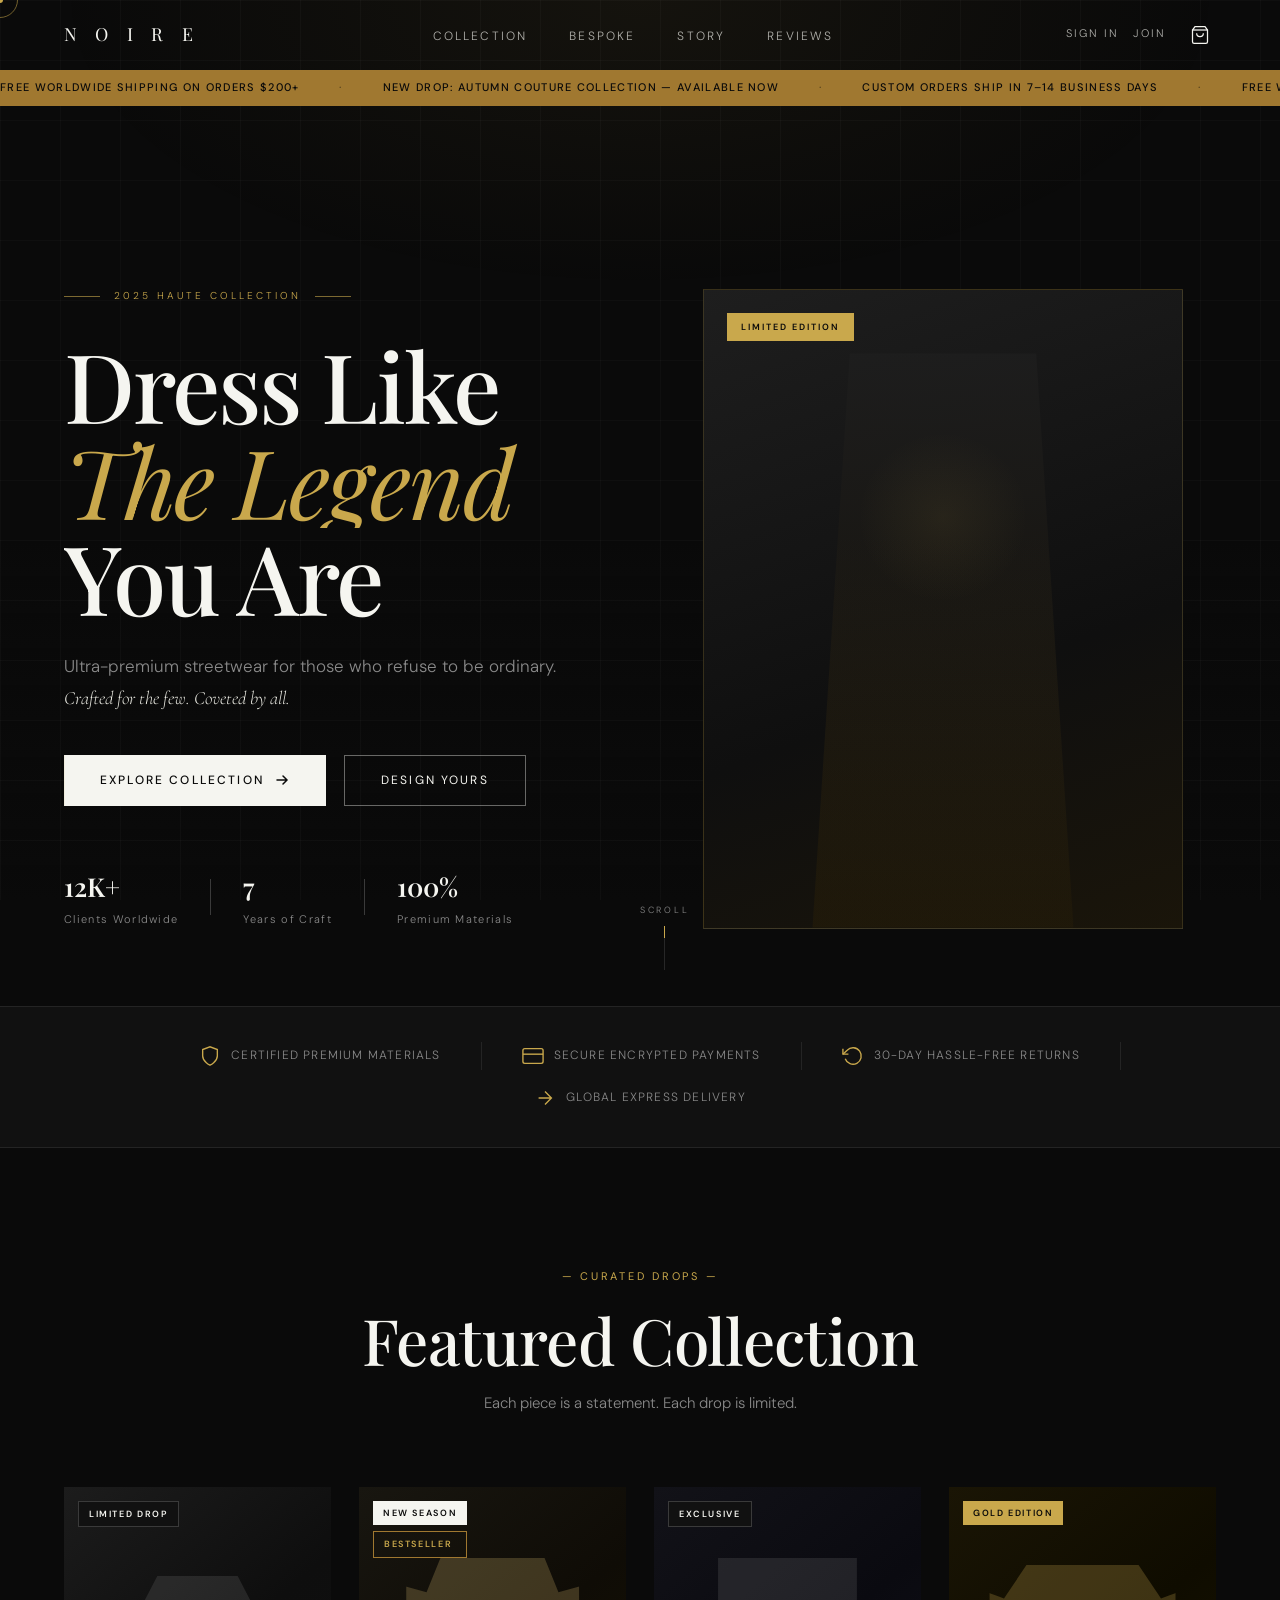
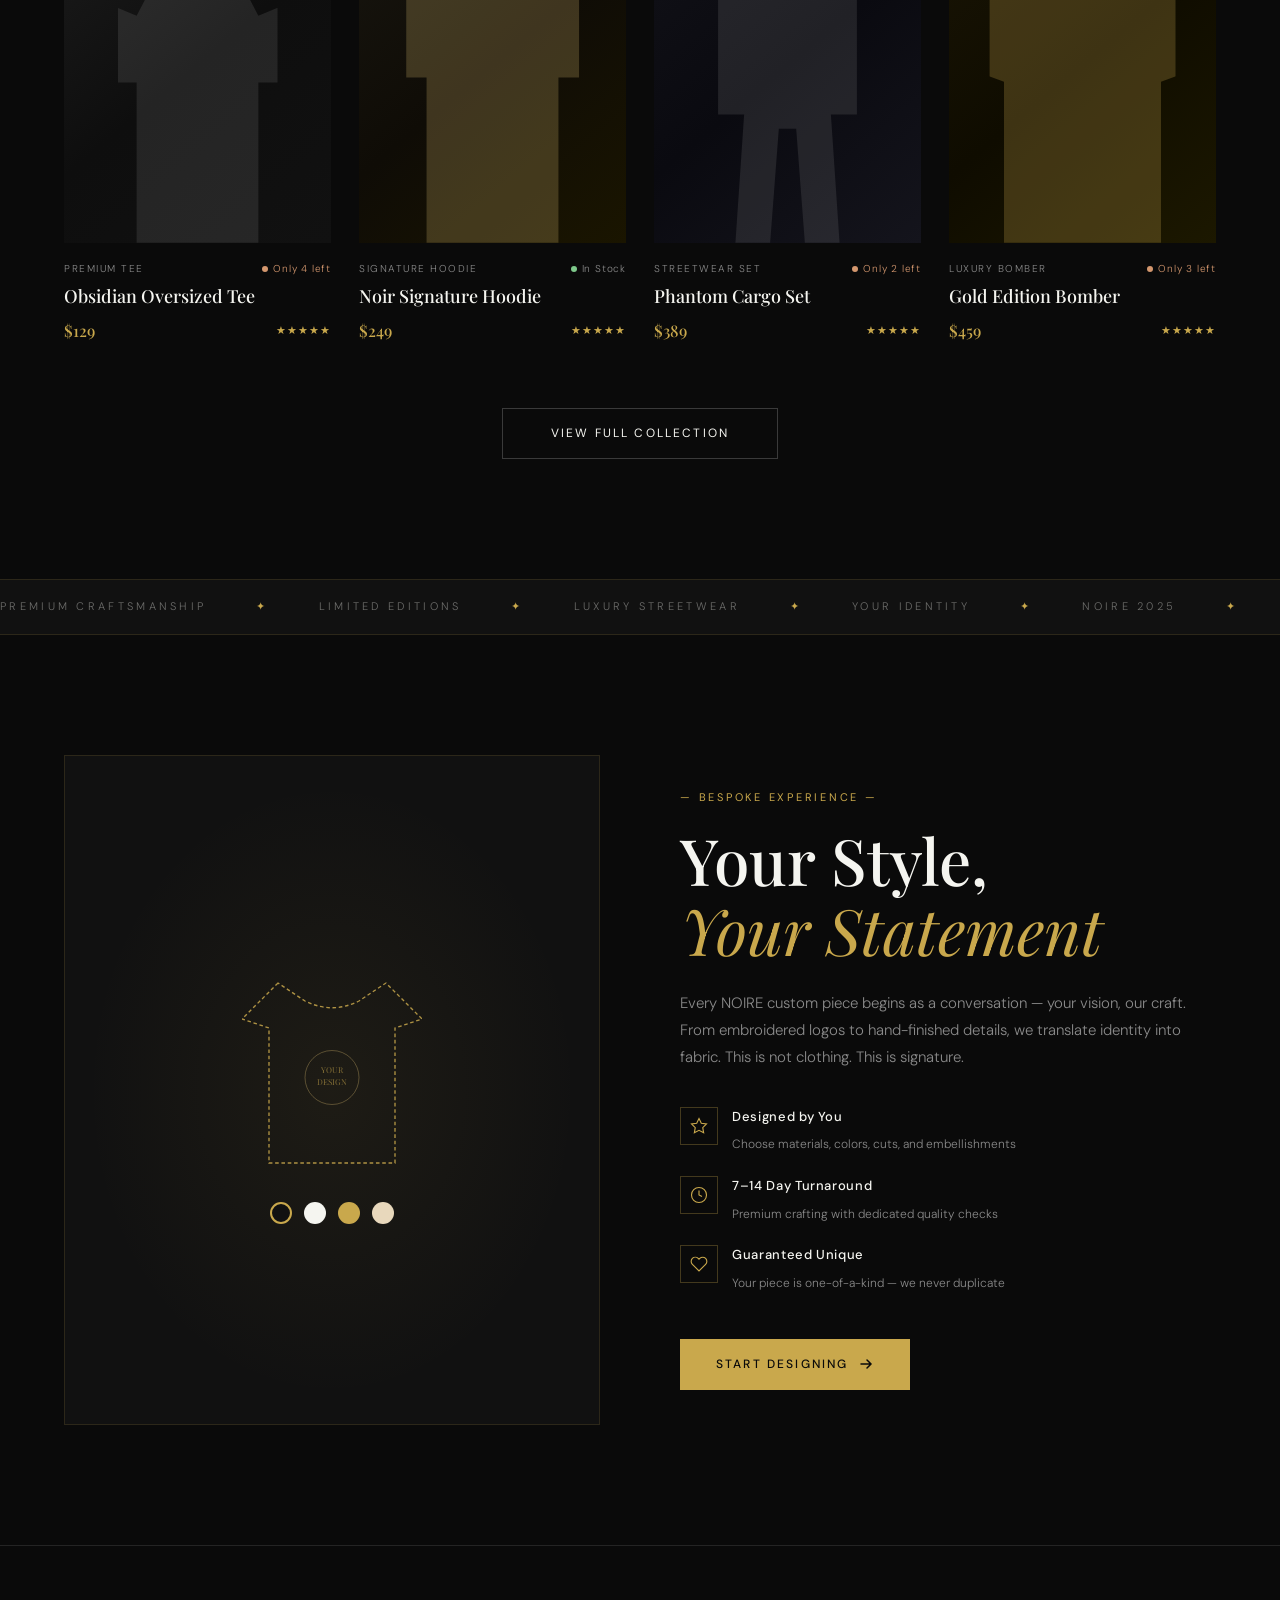
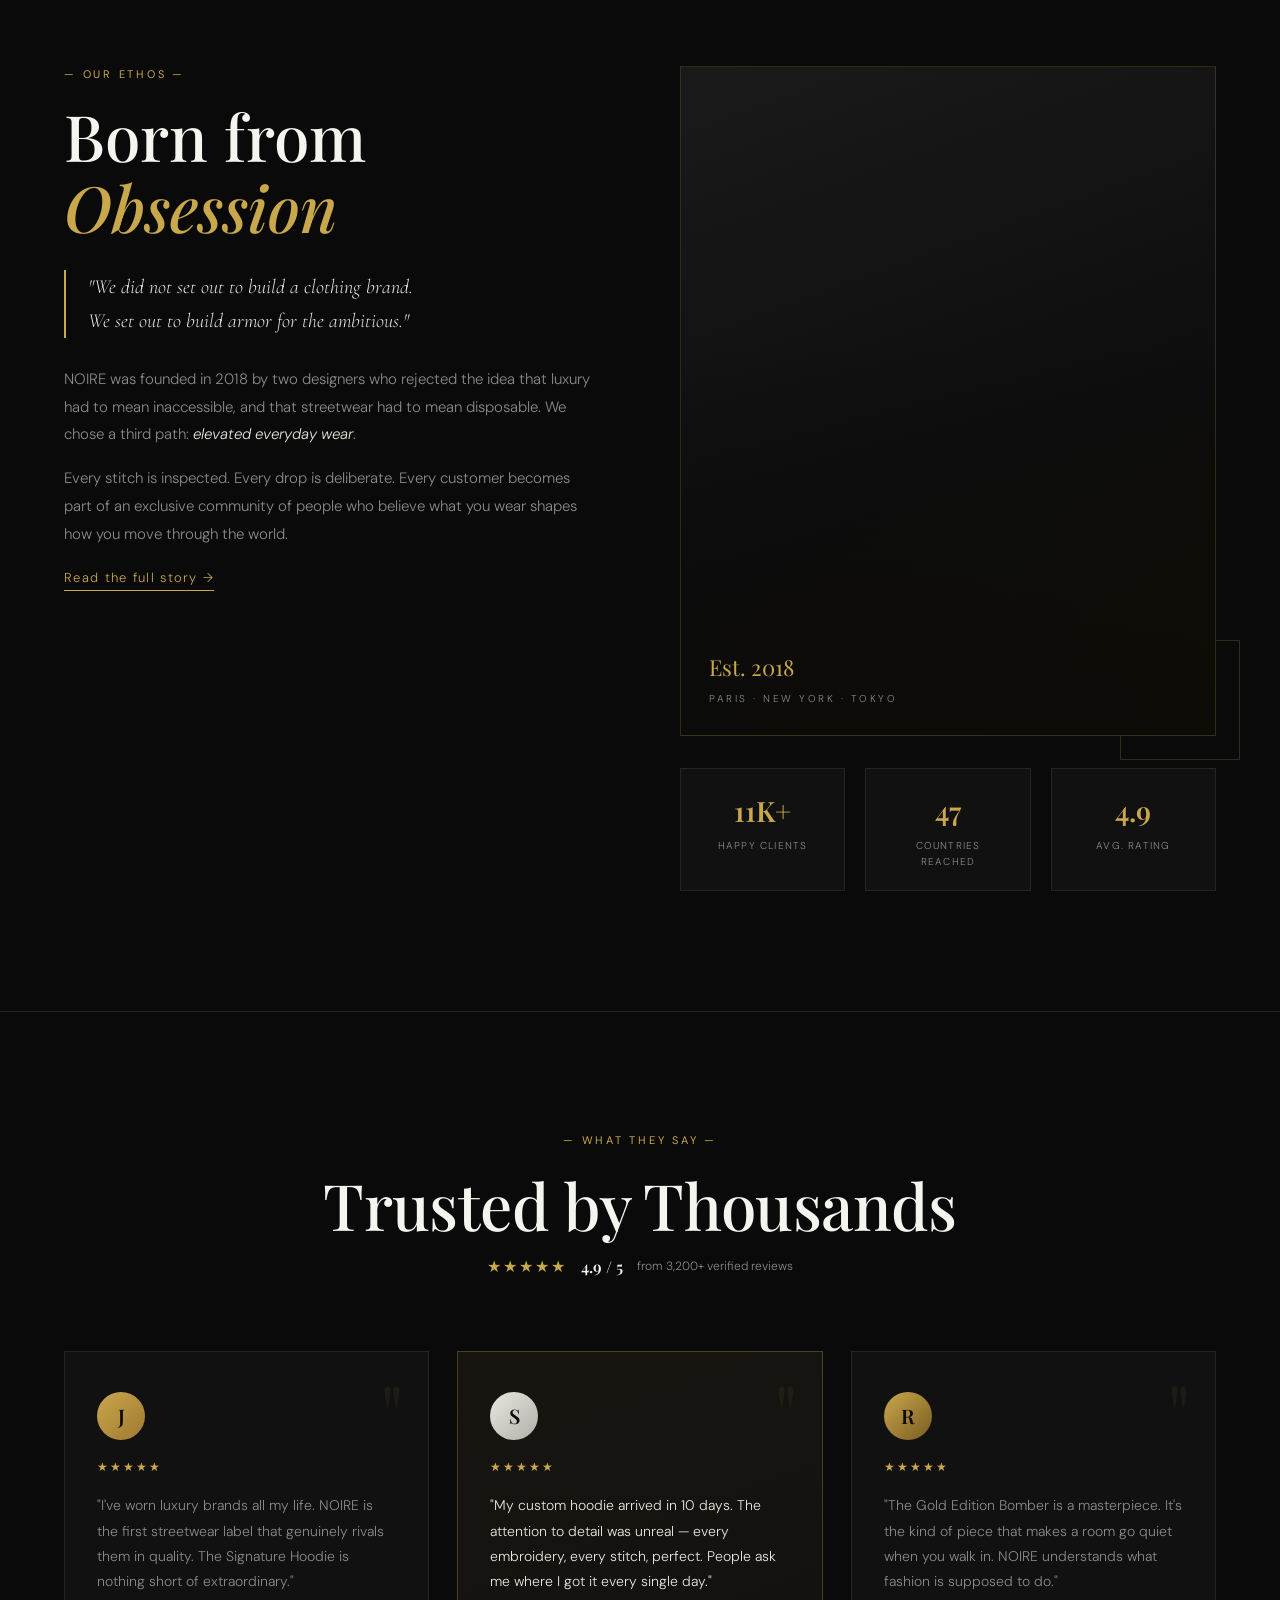
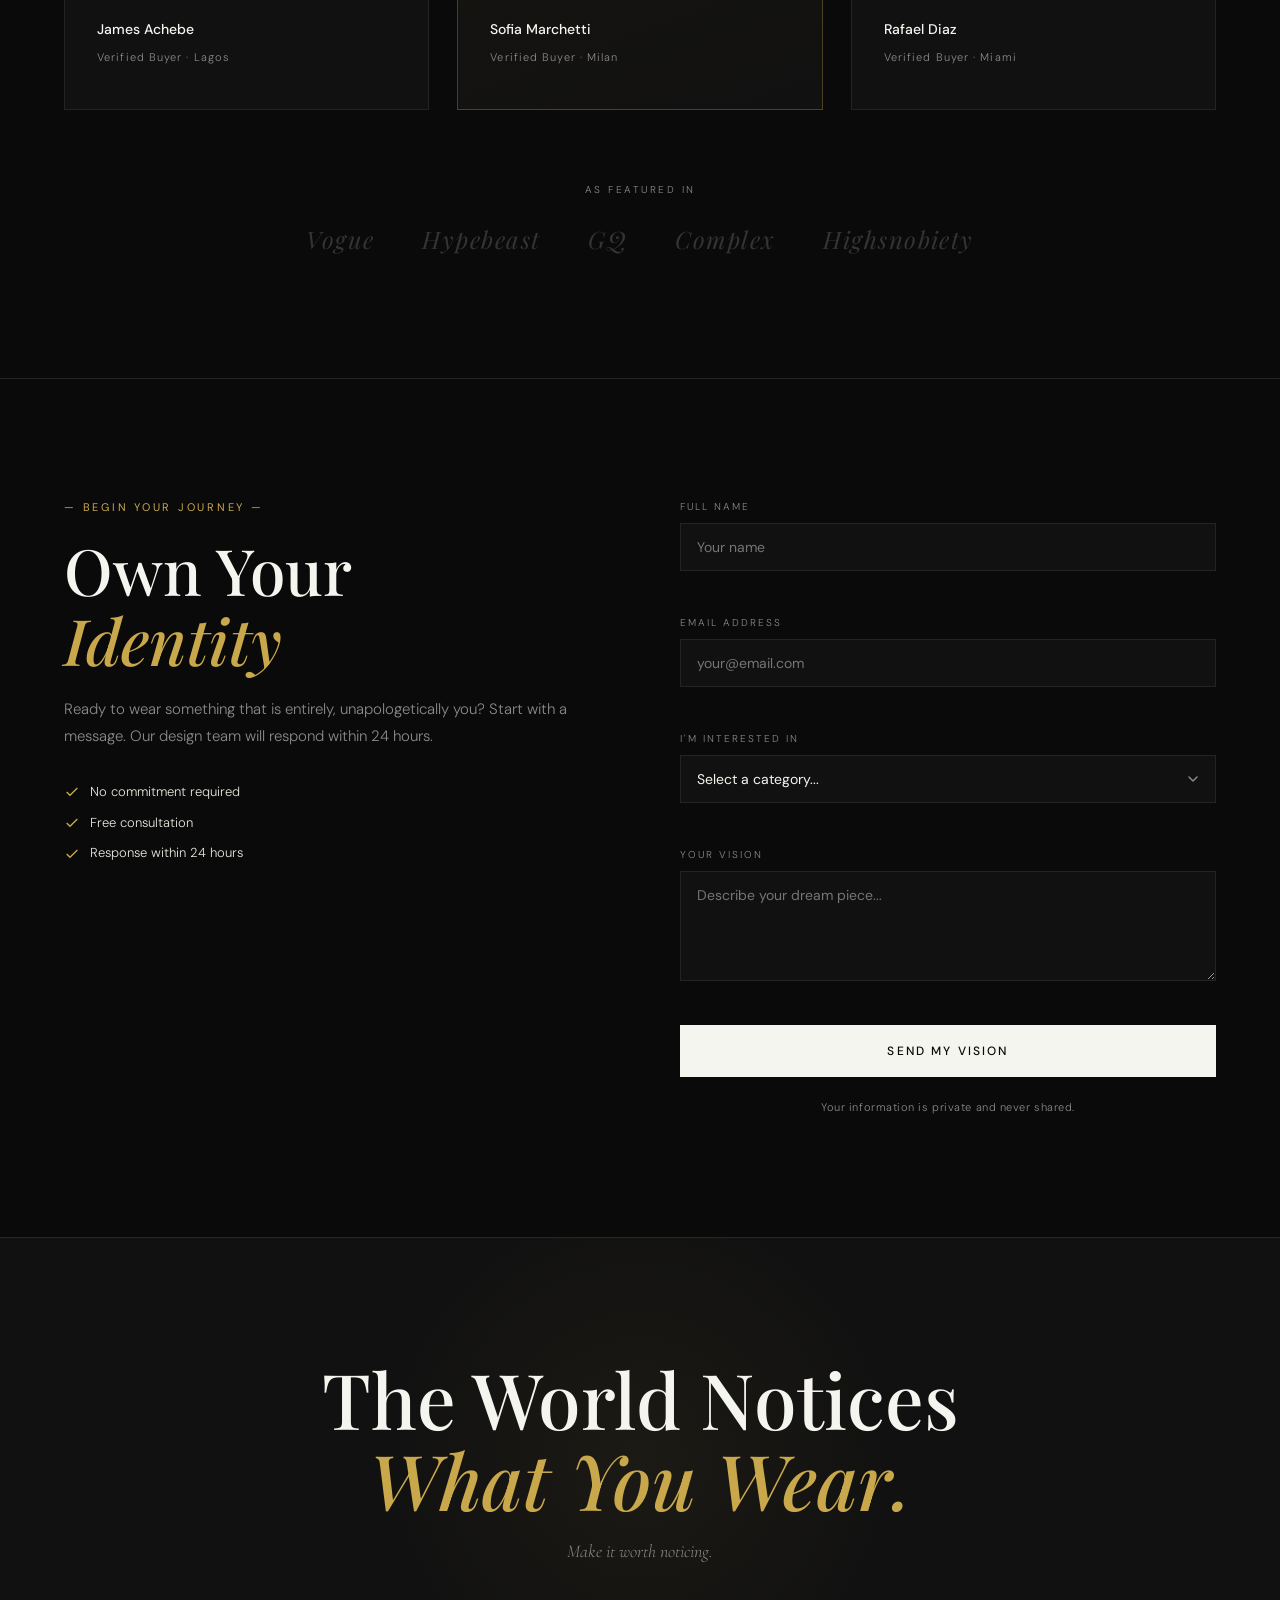
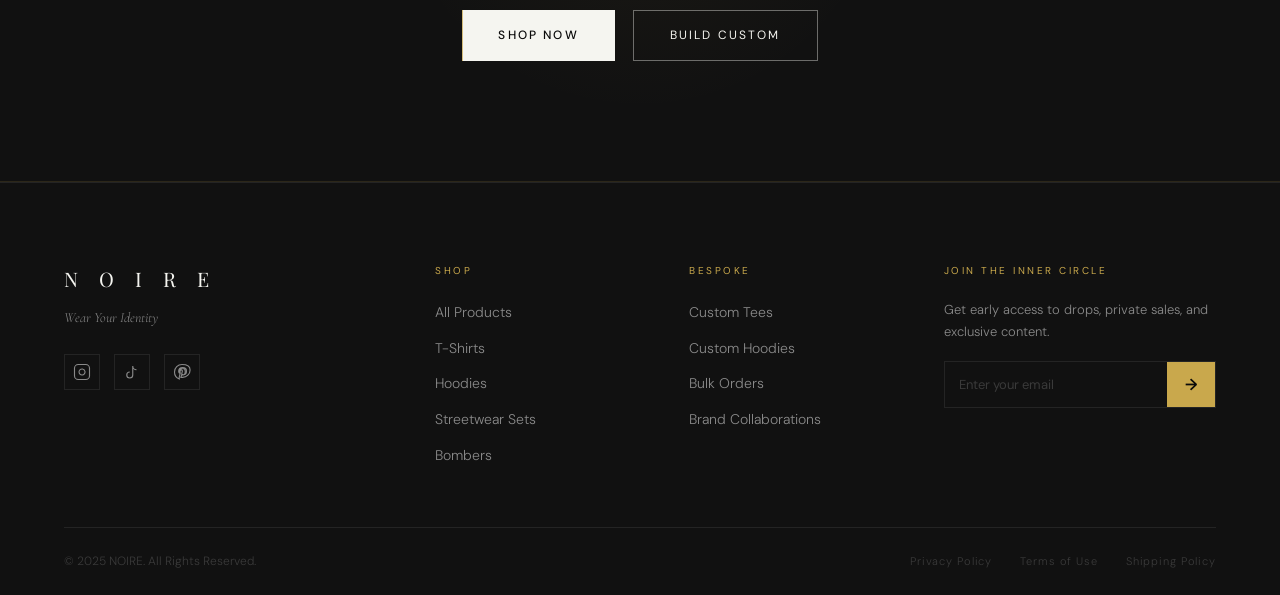
==== index.html @ d59036fc "Add files via upload" ====
<!DOCTYPE html>
<html lang="en">
<head>
  <meta charset="UTF-8" />
  <meta name="viewport" content="width=device-width, initial-scale=1.0" />
  <title>NOIRE — Wear Your Identity</title>
  <link rel="stylesheet" href="styles.css" />
  <!-- Elegant Serif: Playfair Display | Clean Sans: DM Sans -->
  <link rel="preconnect" href="https://fonts.googleapis.com" />
  <link rel="preconnect" href="https://fonts.gstatic.com" crossorigin />
  <link href="https://fonts.googleapis.com/css2?family=Playfair+Display:ital,wght@0,400;0,500;0,600;0,700;0,900;1,400;1,700&family=DM+Sans:wght@300;400;500&family=Cormorant+Garamond:ital,wght@0,300;0,400;1,300;1,400&display=swap" rel="stylesheet" />
</head>
<body>

  <!-- ========== LOADING SCREEN ========== -->
  <div id="loader">
    <div class="loader-inner">
      <span class="loader-brand">N O I R E</span>
      <div class="loader-line"></div>
    </div>
  </div>

  <!-- ========== CURSOR ========== -->
  <div id="custom-cursor">
    <div class="cursor-dot"></div>
    <div class="cursor-ring"></div>
  </div>

  <!-- ========== CART DRAWER ========== -->
  <div id="cart-overlay"></div>
  <aside id="cart-drawer" aria-label="Shopping Cart">
    <div class="cart-header">
      <h3 class="cart-title">Your Selection</h3>
      <button id="cart-close" aria-label="Close cart">
        <svg width="20" height="20" viewBox="0 0 20 20" fill="none">
          <line x1="2" y1="2" x2="18" y2="18" stroke="currentColor" stroke-width="1.5"/>
          <line x1="18" y1="2" x2="2" y2="18" stroke="currentColor" stroke-width="1.5"/>
        </svg>
      </button>
    </div>
    <div id="cart-items" class="cart-items"></div>
    <div class="cart-footer">
      <div class="cart-total">
        <span>Total</span>
        <span id="cart-total-price">$0.00</span>
      </div>
      <button class="btn-checkout" id="btn-checkout">Proceed to Checkout</button>
      <p class="cart-note">Free shipping on orders over $200 · Secure checkout</p>
    </div>
  </aside>

  <!-- ========== CHECKOUT MODAL ========== -->
  <div id="checkout-overlay" style="position:fixed;inset:0;background:rgba(0,0,0,.8);z-index:950;display:none;align-items:center;justify-content:center;backdrop-filter:blur(8px);padding:20px;">
    <div id="checkout-modal" style="background:#111;border:1px solid #242424;width:100%;max-width:520px;max-height:90vh;overflow-y:auto;">
      <div style="display:flex;align-items:center;justify-content:space-between;padding:24px 28px;border-bottom:1px solid #242424;">
        <h3 style="font-family:'Playfair Display',serif;font-size:20px;font-weight:500;">Complete Your Order</h3>
        <button id="checkout-close" style="background:none;border:none;color:#8a8a8a;cursor:pointer;padding:4px;">
          <svg width="18" height="18" viewBox="0 0 24 24" fill="none" stroke="currentColor" stroke-width="1.5">
            <line x1="18" y1="6" x2="6" y2="18"/><line x1="6" y1="6" x2="18" y2="18"/>
          </svg>
        </button>
      </div>
      <div style="padding:28px;">
        <div id="checkout-guest-msg" style="display:none;background:rgba(201,168,76,.08);border:1px solid rgba(201,168,76,.25);padding:14px 18px;margin-bottom:22px;font-size:13px;color:#e8c878;">
          Please <a href="/login.html" style="color:#c9a84c;text-decoration:underline;">sign in</a> or <a href="/signup.html" style="color:#c9a84c;text-decoration:underline;">create an account</a> to place your order.
        </div>
        <form id="checkout-form" novalidate style="display:flex;flex-direction:column;gap:16px;">
          <div style="display:flex;flex-direction:column;gap:7px;">
            <label style="font-size:10px;letter-spacing:.2em;text-transform:uppercase;color:#8a8a8a;">Full Name *</label>
            <input type="text" id="co-name" placeholder="Your full name" autocomplete="name"
              style="background:#1a1a1a;border:1px solid #242424;color:#f5f5f0;padding:13px 14px;font-size:14px;outline:none;transition:border-color .2s;font-family:'DM Sans',sans-serif;"/>
            <span style="font-size:11px;color:#d46e6e;min-height:14px;" id="co-name-err"></span>
          </div>
          <div style="display:flex;flex-direction:column;gap:7px;">
            <label style="font-size:10px;letter-spacing:.2em;text-transform:uppercase;color:#8a8a8a;">Email Address *</label>
            <input type="email" id="co-email" placeholder="your@email.com" autocomplete="email"
              style="background:#1a1a1a;border:1px solid #242424;color:#f5f5f0;padding:13px 14px;font-size:14px;outline:none;transition:border-color .2s;font-family:'DM Sans',sans-serif;"/>
            <span style="font-size:11px;color:#d46e6e;min-height:14px;" id="co-email-err"></span>
          </div>
          <div style="display:flex;flex-direction:column;gap:7px;">
            <label style="font-size:10px;letter-spacing:.2em;text-transform:uppercase;color:#8a8a8a;">Shipping Address *</label>
            <textarea id="co-address" placeholder="Street address, city, postal code, country" rows="3" autocomplete="shipping street-address"
              style="background:#1a1a1a;border:1px solid #242424;color:#f5f5f0;padding:13px 14px;font-size:14px;outline:none;resize:vertical;transition:border-color .2s;font-family:'DM Sans',sans-serif;"></textarea>
            <span style="font-size:11px;color:#d46e6e;min-height:14px;" id="co-addr-err"></span>
          </div>
          <div style="display:flex;flex-direction:column;gap:7px;">
            <label style="font-size:10px;letter-spacing:.2em;text-transform:uppercase;color:#8a8a8a;">Order Notes (optional)</label>
            <input type="text" id="co-notes" placeholder="Size preferences, special requests..."
              style="background:#1a1a1a;border:1px solid #242424;color:#f5f5f0;padding:13px 14px;font-size:14px;outline:none;transition:border-color .2s;font-family:'DM Sans',sans-serif;"/>
          </div>
          <div id="co-order-summary" style="background:#0f0f0f;border:1px solid #1a1a1a;padding:16px;margin-top:4px;">
            <div style="font-size:10px;letter-spacing:.2em;text-transform:uppercase;color:#8a8a8a;margin-bottom:12px;">Order Summary</div>
            <div id="co-summary-items" style="display:flex;flex-direction:column;gap:6px;font-size:13px;color:#e8e8e0;margin-bottom:12px;"></div>
            <div style="border-top:1px solid #1a1a1a;padding-top:12px;display:flex;justify-content:space-between;align-items:center;">
              <span style="font-size:12px;letter-spacing:.1em;text-transform:uppercase;color:#8a8a8a;">Total</span>
              <span id="co-total" style="font-family:'Playfair Display',serif;font-size:20px;color:#c9a84c;"></span>
            </div>
          </div>
          <button type="submit" id="co-submit" style="width:100%;padding:18px;background:#f5f5f0;color:#0a0a0a;border:none;font-size:12px;letter-spacing:.2em;text-transform:uppercase;font-weight:500;cursor:pointer;display:flex;align-items:center;justify-content:center;gap:10px;transition:background .2s;font-family:'DM Sans',sans-serif;">
            <span id="co-submit-text">Place Order</span>
            <div id="co-spin" style="display:none;width:16px;height:16px;border:2px solid rgba(10,10,10,.2);border-top-color:#0a0a0a;border-radius:50%;animation:spin .6s linear infinite;"></div>
          </button>
        </form>
        <div id="co-success" style="display:none;text-align:center;padding:30px 0;">
          <div style="font-size:42px;margin-bottom:16px;">✓</div>
          <h4 style="font-family:'Playfair Display',serif;font-size:22px;margin-bottom:10px;color:#c9a84c;">Order Confirmed</h4>
          <p style="font-size:14px;color:#8a8a8a;line-height:1.7;">Thank you for your order. You'll receive a confirmation and can track your status in your <a href="/dashboard.html" style="color:#c9a84c;">account dashboard</a>.</p>
        </div>
        <div id="co-error-msg" style="display:none;background:rgba(212,110,110,.1);border:1px solid rgba(212,110,110,.3);padding:14px;margin-top:12px;font-size:13px;color:#e8a0a0;"></div>
      </div>
    </div>
  </div>

  <!-- ========== TOAST NOTIFICATION ========== -->
  <div id="toast" class="toast" role="status" aria-live="polite"></div>

  <!-- ========== NAVIGATION ========== -->
  <nav id="navbar" role="navigation" aria-label="Main navigation">
    <div class="nav-container">
      <a href="#hero" class="nav-logo" aria-label="NOIRE home">
        <span class="logo-text">N O I R E</span>
      </a>
      <ul class="nav-links" role="list">
        <li><a href="#collection" class="nav-link">Collection</a></li>
        <li><a href="#custom" class="nav-link">Bespoke</a></li>
        <li><a href="#story" class="nav-link">Story</a></li>
        <li><a href="#testimonials" class="nav-link">Reviews</a></li>
      </ul>
      <div class="nav-actions">
        <!-- Auth links — toggled by JS based on login state -->
        <div id="nav-auth-guest" style="display:none; align-items:center; gap:14px;">
          <a href="/login.html" class="nav-link" style="font-size:11px;letter-spacing:.18em;">Sign In</a>
          <a href="/signup.html" class="nav-link nav-link-cta" style="font-size:11px;letter-spacing:.18em;color:var(--gold);">Join</a>
        </div>
        <div id="nav-auth-user" style="display:none; align-items:center; gap:14px;">
          <a href="/dashboard.html" class="nav-link" style="font-size:11px;letter-spacing:.15em;" id="nav-user-name">Account</a>
        </div>
        <button id="cart-btn" class="nav-cart" aria-label="Open cart">
          <svg width="20" height="20" viewBox="0 0 24 24" fill="none" stroke="currentColor" stroke-width="1.5">
            <path d="M6 2L3 6v14a2 2 0 002 2h14a2 2 0 002-2V6l-3-4z"/><line x1="3" y1="6" x2="21" y2="6"/>
            <path d="M16 10a4 4 0 01-8 0"/>
          </svg>
          <span id="cart-count" class="cart-badge" aria-label="Cart items count">0</span>
        </button>
        <button class="nav-hamburger" id="hamburger" aria-label="Open menu" aria-expanded="false">
          <span></span><span></span><span></span>
        </button>
      </div>
    </div>

    <!-- Mobile Menu -->
    <div class="mobile-menu" id="mobile-menu" aria-hidden="true">
      <ul>
        <li><a href="#collection" class="mobile-link">Collection</a></li>
        <li><a href="#custom" class="mobile-link">Bespoke</a></li>
        <li><a href="#story" class="mobile-link">Story</a></li>
        <li><a href="#testimonials" class="mobile-link">Reviews</a></li>
      </ul>
    </div>
  </nav>

  <!-- ========== ANNOUNCEMENT BAR ========== -->
  <div class="announcement-bar">
    <div class="announcement-track">
      <span>Free Worldwide Shipping on Orders $200+</span>
      <span class="dot">·</span>
      <span>New Drop: Autumn Couture Collection — Available Now</span>
      <span class="dot">·</span>
      <span>Custom Orders Ship in 7–14 Business Days</span>
      <span class="dot">·</span>
      <span>Free Worldwide Shipping on Orders $200+</span>
      <span class="dot">·</span>
      <span>New Drop: Autumn Couture Collection — Available Now</span>
      <span class="dot">·</span>
      <span>Custom Orders Ship in 7–14 Business Days</span>
    </div>
  </div>

  <!-- ========== HERO SECTION ========== -->
  <section id="hero" class="hero" role="banner">
    <div class="hero-bg">
      <!-- Geometric decorative overlays -->
      <div class="hero-overlay-top"></div>
      <div class="hero-overlay-bottom"></div>
      <div class="hero-grid-lines"></div>
    </div>

    <div class="hero-content">
      <div class="hero-eyebrow reveal-text">
        <span class="eyebrow-line"></span>
        <span>2025 Haute Collection</span>
        <span class="eyebrow-line"></span>
      </div>

      <h1 class="hero-headline">
        <span class="headline-line line-1">Dress Like</span>
        <span class="headline-line line-2"><em>The Legend</em></span>
        <span class="headline-line line-3">You Are</span>
      </h1>

      <p class="hero-subheadline reveal-text">
        Ultra-premium streetwear for those who refuse to be ordinary.<br/>
        <span class="sub-accent">Crafted for the few. Coveted by all.</span>
      </p>

      <div class="hero-cta reveal-text">
        <a href="#collection" class="btn-primary">
          <span>Explore Collection</span>
          <svg width="16" height="16" viewBox="0 0 16 16" fill="none">
            <path d="M3 8h10M9 4l4 4-4 4" stroke="currentColor" stroke-width="1.5" stroke-linecap="round"/>
          </svg>
        </a>
        <a href="#custom" class="btn-ghost">Design Yours</a>
      </div>

      <div class="hero-stats reveal-text">
        <div class="stat">
          <span class="stat-num">12K+</span>
          <span class="stat-label">Clients Worldwide</span>
        </div>
        <div class="stat-divider"></div>
        <div class="stat">
          <span class="stat-num">7</span>
          <span class="stat-label">Years of Craft</span>
        </div>
        <div class="stat-divider"></div>
        <div class="stat">
          <span class="stat-num">100%</span>
          <span class="stat-label">Premium Materials</span>
        </div>
      </div>
    </div>

    <div class="hero-image-frame">
      <div class="hero-image-inner">
        <!-- Premium gradient placeholder mimicking dark editorial fashion photography -->
        <div class="hero-img-placeholder">
          <div class="placeholder-silhouette"></div>
          <div class="placeholder-glow"></div>
        </div>
        <div class="hero-img-badge">
          <span>Limited Edition</span>
        </div>
      </div>
    </div>

    <div class="hero-scroll-cue" aria-hidden="true">
      <span class="scroll-label">Scroll</span>
      <div class="scroll-line">
        <div class="scroll-dot"></div>
      </div>
    </div>
  </section>

  <!-- ========== TRUST BAR ========== -->
  <section class="trust-bar" aria-label="Trust indicators">
    <div class="trust-container">
      <div class="trust-item reveal-item">
        <svg width="22" height="22" viewBox="0 0 24 24" fill="none" stroke="currentColor" stroke-width="1.5">
          <path d="M12 22s8-4 8-10V5l-8-3-8 3v7c0 6 8 10 8 10z"/>
        </svg>
        <span>Certified Premium Materials</span>
      </div>
      <div class="trust-sep" aria-hidden="true"></div>
      <div class="trust-item reveal-item">
        <svg width="22" height="22" viewBox="0 0 24 24" fill="none" stroke="currentColor" stroke-width="1.5">
          <rect x="1" y="4" width="22" height="16" rx="2" ry="2"/><line x1="1" y1="10" x2="23" y2="10"/>
        </svg>
        <span>Secure Encrypted Payments</span>
      </div>
      <div class="trust-sep" aria-hidden="true"></div>
      <div class="trust-item reveal-item">
        <svg width="22" height="22" viewBox="0 0 24 24" fill="none" stroke="currentColor" stroke-width="1.5">
          <polyline points="1 4 1 10 7 10"/><path d="M3.51 15a9 9 0 102.13-9.36L1 10"/>
        </svg>
        <span>30-Day Hassle-Free Returns</span>
      </div>
      <div class="trust-sep" aria-hidden="true"></div>
      <div class="trust-item reveal-item">
        <svg width="22" height="22" viewBox="0 0 24 24" fill="none" stroke="currentColor" stroke-width="1.5">
          <path d="M5 12h14M12 5l7 7-7 7"/>
        </svg>
        <span>Global Express Delivery</span>
      </div>
    </div>
  </section>

  <!-- ========== FEATURED COLLECTION ========== -->
  <section id="collection" class="collection" aria-label="Featured Collection">
    <div class="section-header reveal-item">
      <span class="section-eyebrow">— Curated Drops —</span>
      <h2 class="section-title">Featured Collection</h2>
      <p class="section-subtitle">Each piece is a statement. Each drop is limited.</p>
    </div>

    <div class="products-grid" id="products-grid">

      <!-- Product 1 -->
      <article class="product-card reveal-item" data-id="1" data-name="Obsidian Oversized Tee" data-price="129">
        <div class="product-image">
          <div class="product-img-placeholder p1">
            <div class="product-silhouette tee"></div>
          </div>
          <div class="product-badges">
            <span class="badge-limited">Limited Drop</span>
          </div>
          <div class="product-hover-overlay">
            <button class="btn-add-to-cart" data-id="1" data-name="Obsidian Oversized Tee" data-price="129" aria-label="Add Obsidian Oversized Tee to cart">
              Add to Cart
            </button>
            <button class="btn-quick-view" aria-label="Quick view Obsidian Oversized Tee">Quick View</button>
          </div>
        </div>
        <div class="product-info">
          <div class="product-meta">
            <span class="product-category">Premium Tee</span>
            <span class="stock-indicator low">
              <span class="stock-dot"></span> Only 4 left
            </span>
          </div>
          <h3 class="product-name">Obsidian Oversized Tee</h3>
          <div class="product-price-row">
            <span class="product-price">$129</span>
            <div class="product-stars" aria-label="Rated 5 stars">★★★★★</div>
          </div>
        </div>
      </article>

      <!-- Product 2 -->
      <article class="product-card reveal-item" data-id="2" data-name="Noir Signature Hoodie" data-price="249">
        <div class="product-image featured">
          <div class="product-img-placeholder p2">
            <div class="product-silhouette hoodie"></div>
          </div>
          <div class="product-badges">
            <span class="badge-new">New Season</span>
            <span class="badge-bestseller">Bestseller</span>
          </div>
          <div class="product-hover-overlay">
            <button class="btn-add-to-cart" data-id="2" data-name="Noir Signature Hoodie" data-price="249" aria-label="Add Noir Signature Hoodie to cart">
              Add to Cart
            </button>
            <button class="btn-quick-view" aria-label="Quick view Noir Signature Hoodie">Quick View</button>
          </div>
        </div>
        <div class="product-info">
          <div class="product-meta">
            <span class="product-category">Signature Hoodie</span>
            <span class="stock-indicator">
              <span class="stock-dot ok"></span> In Stock
            </span>
          </div>
          <h3 class="product-name">Noir Signature Hoodie</h3>
          <div class="product-price-row">
            <span class="product-price">$249</span>
            <div class="product-stars" aria-label="Rated 5 stars">★★★★★</div>
          </div>
        </div>
      </article>

      <!-- Product 3 -->
      <article class="product-card reveal-item" data-id="3" data-name="Phantom Cargo Set" data-price="389">
        <div class="product-image">
          <div class="product-img-placeholder p3">
            <div class="product-silhouette cargo"></div>
          </div>
          <div class="product-badges">
            <span class="badge-limited">Exclusive</span>
          </div>
          <div class="product-hover-overlay">
            <button class="btn-add-to-cart" data-id="3" data-name="Phantom Cargo Set" data-price="389" aria-label="Add Phantom Cargo Set to cart">
              Add to Cart
            </button>
            <button class="btn-quick-view" aria-label="Quick view Phantom Cargo Set">Quick View</button>
          </div>
        </div>
        <div class="product-info">
          <div class="product-meta">
            <span class="product-category">Streetwear Set</span>
            <span class="stock-indicator low">
              <span class="stock-dot"></span> Only 2 left
            </span>
          </div>
          <h3 class="product-name">Phantom Cargo Set</h3>
          <div class="product-price-row">
            <span class="product-price">$389</span>
            <div class="product-stars" aria-label="Rated 4.8 stars">★★★★★</div>
          </div>
        </div>
      </article>

      <!-- Product 4 -->
      <article class="product-card reveal-item" data-id="4" data-name="Gold Edition Bomber" data-price="459">
        <div class="product-image">
          <div class="product-img-placeholder p4">
            <div class="product-silhouette bomber"></div>
          </div>
          <div class="product-badges">
            <span class="badge-gold">Gold Edition</span>
          </div>
          <div class="product-hover-overlay">
            <button class="btn-add-to-cart" data-id="4" data-name="Gold Edition Bomber" data-price="459" aria-label="Add Gold Edition Bomber to cart">
              Add to Cart
            </button>
            <button class="btn-quick-view" aria-label="Quick view Gold Edition Bomber">Quick View</button>
          </div>
        </div>
        <div class="product-info">
          <div class="product-meta">
            <span class="product-category">Luxury Bomber</span>
            <span class="stock-indicator low">
              <span class="stock-dot"></span> Only 3 left
            </span>
          </div>
          <h3 class="product-name">Gold Edition Bomber</h3>
          <div class="product-price-row">
            <span class="product-price">$459</span>
            <div class="product-stars" aria-label="Rated 5 stars">★★★★★</div>
          </div>
        </div>
      </article>

    </div>

    <div class="collection-cta reveal-item">
      <a href="#" class="btn-outline">View Full Collection</a>
    </div>
  </section>

  <!-- ========== MARQUEE BAND ========== -->
  <div class="marquee-band" aria-hidden="true">
    <div class="marquee-track">
      <span>PREMIUM CRAFTSMANSHIP</span><span class="marquee-dot">✦</span>
      <span>LIMITED EDITIONS</span><span class="marquee-dot">✦</span>
      <span>LUXURY STREETWEAR</span><span class="marquee-dot">✦</span>
      <span>YOUR IDENTITY</span><span class="marquee-dot">✦</span>
      <span>NOIRE 2025</span><span class="marquee-dot">✦</span>
      <span>PREMIUM CRAFTSMANSHIP</span><span class="marquee-dot">✦</span>
      <span>LIMITED EDITIONS</span><span class="marquee-dot">✦</span>
      <span>LUXURY STREETWEAR</span><span class="marquee-dot">✦</span>
      <span>YOUR IDENTITY</span><span class="marquee-dot">✦</span>
      <span>NOIRE 2025</span><span class="marquee-dot">✦</span>
    </div>
  </div>

  <!-- ========== CUSTOM DESIGN SECTION ========== -->
  <section id="custom" class="custom-section" aria-label="Custom Design">
    <div class="custom-inner">
      <div class="custom-visual reveal-item">
        <div class="custom-canvas">
          <div class="canvas-glow"></div>
          <div class="canvas-tee">
            <svg viewBox="0 0 200 240" class="tee-svg" aria-hidden="true">
              <path d="M40 30 L0 70 L30 80 L30 230 L170 230 L170 80 L200 70 L160 30 L130 50 Q100 65 70 50 Z" fill="none" stroke="var(--gold)" stroke-width="1.5" stroke-dasharray="4,3"/>
              <circle cx="100" cy="135" r="30" fill="none" stroke="var(--gold-light)" stroke-width="0.8" opacity="0.5"/>
              <text x="100" y="130" text-anchor="middle" font-family="Playfair Display" font-size="9" fill="var(--gold)" opacity="0.7">YOUR</text>
              <text x="100" y="143" text-anchor="middle" font-family="Playfair Display" font-size="9" fill="var(--gold)" opacity="0.7">DESIGN</text>
            </svg>
          </div>
          <div class="canvas-tools">
            <div class="tool-swatch swatch-black active"></div>
            <div class="tool-swatch swatch-white"></div>
            <div class="tool-swatch swatch-gold"></div>
            <div class="tool-swatch swatch-cream"></div>
          </div>
        </div>
      </div>

      <div class="custom-content reveal-item">
        <span class="section-eyebrow">— Bespoke Experience —</span>
        <h2 class="custom-title">
          Your Style,<br/>
          <em>Your Statement</em>
        </h2>
        <p class="custom-body">
          Every NOIRE custom piece begins as a conversation — your vision, our craft. 
          From embroidered logos to hand-finished details, we translate identity into fabric. 
          This is not clothing. This is signature.
        </p>

        <ul class="custom-features" role="list">
          <li class="custom-feature reveal-item">
            <div class="feature-icon">
              <svg width="18" height="18" viewBox="0 0 24 24" fill="none" stroke="currentColor" stroke-width="1.5">
                <path d="M12 2l3.09 6.26L22 9.27l-5 4.87 1.18 6.88L12 17.77l-6.18 3.25L7 14.14 2 9.27l6.91-1.01L12 2z"/>
              </svg>
            </div>
            <div>
              <strong>Designed by You</strong>
              <span>Choose materials, colors, cuts, and embellishments</span>
            </div>
          </li>
          <li class="custom-feature reveal-item">
            <div class="feature-icon">
              <svg width="18" height="18" viewBox="0 0 24 24" fill="none" stroke="currentColor" stroke-width="1.5">
                <circle cx="12" cy="12" r="10"/><polyline points="12 6 12 12 16 14"/>
              </svg>
            </div>
            <div>
              <strong>7–14 Day Turnaround</strong>
              <span>Premium crafting with dedicated quality checks</span>
            </div>
          </li>
          <li class="custom-feature reveal-item">
            <div class="feature-icon">
              <svg width="18" height="18" viewBox="0 0 24 24" fill="none" stroke="currentColor" stroke-width="1.5">
                <path d="M20.84 4.61a5.5 5.5 0 00-7.78 0L12 5.67l-1.06-1.06a5.5 5.5 0 00-7.78 7.78l1.06 1.06L12 21.23l7.78-7.78 1.06-1.06a5.5 5.5 0 000-7.78z"/>
              </svg>
            </div>
            <div>
              <strong>Guaranteed Unique</strong>
              <span>Your piece is one-of-a-kind — we never duplicate</span>
            </div>
          </li>
        </ul>

        <a href="#contact" class="btn-primary gold-btn">
          <span>Start Designing</span>
          <svg width="16" height="16" viewBox="0 0 16 16" fill="none">
            <path d="M3 8h10M9 4l4 4-4 4" stroke="currentColor" stroke-width="1.5" stroke-linecap="round"/>
          </svg>
        </a>
      </div>
    </div>
  </section>

  <!-- ========== BRAND STORY ========== -->
  <section id="story" class="story-section" aria-label="Brand Story">
    <div class="story-inner">
      <div class="story-content reveal-item">
        <span class="section-eyebrow">— Our Ethos —</span>
        <h2 class="story-title">
          Born from<br/>
          <em>Obsession</em>
        </h2>
        <blockquote class="story-quote">
          "We did not set out to build a clothing brand.<br/>
          We set out to build armor for the ambitious."
        </blockquote>
        <p class="story-body">
          NOIRE was founded in 2018 by two designers who rejected the idea that luxury 
          had to mean inaccessible, and that streetwear had to mean disposable. 
          We chose a third path: <em>elevated everyday wear</em>.
        </p>
        <p class="story-body">
          Every stitch is inspected. Every drop is deliberate. Every customer becomes 
          part of an exclusive community of people who believe what you wear 
          shapes how you move through the world.
        </p>
        <a href="#" class="link-underline">Read the full story →</a>
      </div>

      <div class="story-visual reveal-item">
        <div class="story-img-wrap">
          <div class="story-img-placeholder">
            <div class="story-img-overlay"></div>
            <div class="story-label">
              <span>Est. 2018</span>
              <span>Paris · New York · Tokyo</span>
            </div>
          </div>
          <div class="story-accent-box"></div>
        </div>
        <div class="story-numbers">
          <div class="story-stat reveal-item">
            <span class="snum">12K+</span>
            <span class="slabel">Happy Clients</span>
          </div>
          <div class="story-stat reveal-item">
            <span class="snum">48</span>
            <span class="slabel">Countries Reached</span>
          </div>
          <div class="story-stat reveal-item">
            <span class="snum">4.9</span>
            <span class="slabel">Avg. Rating</span>
          </div>
        </div>
      </div>
    </div>
  </section>

  <!-- ========== SOCIAL PROOF ========== -->
  <section id="testimonials" class="testimonials-section" aria-label="Customer Reviews">
    <div class="section-header reveal-item">
      <span class="section-eyebrow">— What They Say —</span>
      <h2 class="section-title">Trusted by Thousands</h2>
      <div class="trust-aggregate">
        <div class="agg-stars">★★★★★</div>
        <span class="agg-score">4.9 / 5</span>
        <span class="agg-count">from 3,200+ verified reviews</span>
      </div>
    </div>

    <div class="testimonials-grid">
      <div class="testimonial-card reveal-item">
        <div class="t-avatar" aria-hidden="true">
          <div class="avatar-placeholder av1">J</div>
        </div>
        <div class="t-stars" aria-label="5 stars">★★★★★</div>
        <blockquote class="t-quote">
          "I've worn luxury brands all my life. NOIRE is the first streetwear 
          label that genuinely rivals them in quality. The Signature Hoodie is 
          nothing short of extraordinary."
        </blockquote>
        <div class="t-author">
          <strong>James Achebe</strong>
          <span>Verified Buyer · Lagos</span>
        </div>
      </div>

      <div class="testimonial-card reveal-item featured-testimonial">
        <div class="t-avatar" aria-hidden="true">
          <div class="avatar-placeholder av2">S</div>
        </div>
        <div class="t-stars" aria-label="5 stars">★★★★★</div>
        <blockquote class="t-quote">
          "My custom hoodie arrived in 10 days. The attention to detail was 
          unreal — every embroidery, every stitch, perfect. People ask me 
          where I got it every single day."
        </blockquote>
        <div class="t-author">
          <strong>Sofia Marchetti</strong>
          <span>Verified Buyer · Milan</span>
        </div>
      </div>

      <div class="testimonial-card reveal-item">
        <div class="t-avatar" aria-hidden="true">
          <div class="avatar-placeholder av3">R</div>
        </div>
        <div class="t-stars" aria-label="5 stars">★★★★★</div>
        <blockquote class="t-quote">
          "The Gold Edition Bomber is a masterpiece. It's the kind of piece 
          that makes a room go quiet when you walk in. NOIRE understands 
          what fashion is supposed to do."
        </blockquote>
        <div class="t-author">
          <strong>Rafael Diaz</strong>
          <span>Verified Buyer · Miami</span>
        </div>
      </div>
    </div>

    <!-- Trust logos -->
    <div class="trust-logos reveal-item" aria-label="As featured in">
      <span class="trust-logos-label">As featured in</span>
      <div class="logos-row">
        <span class="press-logo">Vogue</span>
        <span class="press-logo">Hypebeast</span>
        <span class="press-logo">GQ</span>
        <span class="press-logo">Complex</span>
        <span class="press-logo">Highsnobiety</span>
      </div>
    </div>
  </section>

  <!-- ========== CONTACT / CUSTOM ORDER FORM ========== -->
  <section id="contact" class="contact-section" aria-label="Start your custom order">
    <div class="contact-inner">
      <div class="contact-content reveal-item">
        <span class="section-eyebrow">— Begin Your Journey —</span>
        <h2 class="contact-title">Own Your<br/><em>Identity</em></h2>
        <p class="contact-body">
          Ready to wear something that is entirely, unapologetically you? 
          Start with a message. Our design team will respond within 24 hours.
        </p>
        <div class="contact-promise">
          <div class="promise-item">
            <svg width="16" height="16" viewBox="0 0 24 24" fill="none" stroke="currentColor" stroke-width="2">
              <polyline points="20 6 9 17 4 12"/>
            </svg>
            <span>No commitment required</span>
          </div>
          <div class="promise-item">
            <svg width="16" height="16" viewBox="0 0 24 24" fill="none" stroke="currentColor" stroke-width="2">
              <polyline points="20 6 9 17 4 12"/>
            </svg>
            <span>Free consultation</span>
          </div>
          <div class="promise-item">
            <svg width="16" height="16" viewBox="0 0 24 24" fill="none" stroke="currentColor" stroke-width="2">
              <polyline points="20 6 9 17 4 12"/>
            </svg>
            <span>Response within 24 hours</span>
          </div>
        </div>
      </div>

      <form id="contact-form" class="contact-form reveal-item" novalidate aria-label="Custom order inquiry form">
        <div class="form-group">
          <label for="fname">Full Name</label>
          <input type="text" id="fname" name="fname" placeholder="Your name" autocomplete="name" />
          <span class="field-error" role="alert"></span>
        </div>
        <div class="form-group">
          <label for="email">Email Address</label>
          <input type="email" id="email" name="email" placeholder="your@email.com" autocomplete="email" />
          <span class="field-error" role="alert"></span>
        </div>
        <div class="form-group">
          <label for="interest">I'm interested in</label>
          <select id="interest" name="interest">
            <option value="">Select a category...</option>
            <option value="custom-tee">Custom T-Shirt</option>
            <option value="custom-hoodie">Custom Hoodie</option>
            <option value="custom-set">Custom Full Set</option>
            <option value="ready-to-wear">Ready-to-Wear Collection</option>
            <option value="bulk">Bulk / Brand Order</option>
          </select>
          <span class="field-error" role="alert"></span>
        </div>
        <div class="form-group">
          <label for="message">Your Vision</label>
          <textarea id="message" name="message" rows="4" placeholder="Describe your dream piece..."></textarea>
          <span class="field-error" role="alert"></span>
        </div>
        <button type="submit" class="btn-primary form-submit" id="form-submit-btn">
          <span class="btn-text">Send My Vision</span>
          <span class="btn-loader" aria-hidden="true"></span>
        </button>
        <p class="form-privacy">Your information is private and never shared.</p>
      </form>
    </div>
  </section>

  <!-- ========== FINAL CTA BAND ========== -->
  <section class="final-cta" aria-label="Final call to action">
    <div class="final-cta-inner reveal-item">
      <h2 class="final-cta-title">
        The World Notices<br/>
        <em>What You Wear.</em>
      </h2>
      <p class="final-cta-sub">Make it worth noticing.</p>
      <div class="final-cta-btns">
        <a href="#collection" class="btn-primary">Shop Now</a>
        <a href="#custom" class="btn-ghost">Build Custom</a>
      </div>
    </div>
  </section>

  <!-- ========== FOOTER ========== -->
  <footer class="footer" role="contentinfo">
    <div class="footer-inner">
      <div class="footer-brand">
        <span class="footer-logo">N O I R E</span>
        <p class="footer-tagline">Wear Your Identity</p>
        <div class="footer-socials">
          <a href="#" class="social-link" aria-label="NOIRE on Instagram">
            <svg width="18" height="18" viewBox="0 0 24 24" fill="none" stroke="currentColor" stroke-width="1.5">
              <rect x="2" y="2" width="20" height="20" rx="5" ry="5"/><path d="M16 11.37A4 4 0 1112.63 8 4 4 0 0116 11.37z"/><line x1="17.5" y1="6.5" x2="17.51" y2="6.5"/>
            </svg>
          </a>
          <a href="#" class="social-link" aria-label="NOIRE on TikTok">
            <svg width="18" height="18" viewBox="0 0 24 24" fill="none" stroke="currentColor" stroke-width="1.5">
              <path d="M9 12a4 4 0 104 4V4a5 5 0 005 5"/>
            </svg>
          </a>
          <a href="#" class="social-link" aria-label="NOIRE on Pinterest">
            <svg width="18" height="18" viewBox="0 0 24 24" fill="none" stroke="currentColor" stroke-width="1.5">
              <path d="M12 2C6.48 2 2 6.48 2 12c0 4.24 2.65 7.86 6.39 9.29-.09-.78-.17-1.98.04-2.83.18-.77 1.22-5.17 1.22-5.17s-.31-.62-.31-1.55c0-1.45.84-2.54 1.89-2.54.89 0 1.32.67 1.32 1.48 0 .9-.57 2.25-.87 3.5-.25 1.04.52 1.88 1.54 1.88 1.85 0 3.1-2.37 3.1-5.17 0-2.14-1.44-3.63-3.5-3.63-2.38 0-3.78 1.79-3.78 3.63 0 .72.28 1.49.62 1.91.07.08.08.16.06.24l-.23.95c-.04.14-.12.17-.28.1-1.02-.47-1.65-1.96-1.65-3.16 0-2.57 1.87-4.93 5.38-4.93 2.83 0 5.03 2.01 5.03 4.7 0 2.8-1.76 5.05-4.21 5.05-.82 0-1.6-.43-1.86-.93l-.51 1.9c-.18.71-.68 1.59-1.02 2.13.77.24 1.59.37 2.43.37 5.52 0 10-4.48 10-10S17.52 2 12 2z"/>
            </svg>
          </a>
        </div>
      </div>

      <div class="footer-links-group">
        <h4 class="footer-col-title">Shop</h4>
        <ul>
          <li><a href="#collection">All Products</a></li>
          <li><a href="#collection">T-Shirts</a></li>
          <li><a href="#collection">Hoodies</a></li>
          <li><a href="#collection">Streetwear Sets</a></li>
          <li><a href="#collection">Bombers</a></li>
        </ul>
      </div>

      <div class="footer-links-group">
        <h4 class="footer-col-title">Bespoke</h4>
        <ul>
          <li><a href="#custom">Custom Tees</a></li>
          <li><a href="#custom">Custom Hoodies</a></li>
          <li><a href="#custom">Bulk Orders</a></li>
          <li><a href="#custom">Brand Collaborations</a></li>
        </ul>
      </div>

      <div class="footer-newsletter">
        <h4 class="footer-col-title">Join the Inner Circle</h4>
        <p>Get early access to drops, private sales, and exclusive content.</p>
        <form id="newsletter-form" class="newsletter-form" novalidate aria-label="Newsletter signup">
          <input type="email" id="newsletter-email" placeholder="Enter your email" autocomplete="email" aria-label="Email address for newsletter" />
          <button type="submit" aria-label="Subscribe to newsletter">→</button>
        </form>
        <span id="newsletter-msg" class="newsletter-msg" role="status" aria-live="polite"></span>
      </div>
    </div>

    <div class="footer-bottom">
      <span>© 2025 NOIRE. All Rights Reserved.</span>
      <div class="footer-legal">
        <a href="#">Privacy Policy</a>
        <a href="#">Terms of Use</a>
        <a href="#">Shipping Policy</a>
      </div>
    </div>
  </footer>

  <script src="script.js"></script>
  <style>
    /* Checkout input focus state */
    #checkout-modal input:focus, #checkout-modal textarea:focus {
      border-color: #c9a84c !important;
    }
    @keyframes spin { to { transform: rotate(360deg); } }
  </style>
</body>
</html>
---- styles.css ----
/* ============================================================
   NOIRE — Luxury Fashion Brand CSS
   Theme: Ultra-Premium Dark Editorial
   ============================================================ */

/* ── CSS VARIABLES ─────────────────────────────────────────── */
:root {
  /* Colors */
  --black:       #0a0a0a;
  --black-2:     #111111;
  --black-3:     #1a1a1a;
  --gray-dark:   #242424;
  --gray-mid:    #3a3a3a;
  --gray-light:  #8a8a8a;
  --white:       #f5f5f0;
  --white-2:     #e8e8e0;
  --gold:        #c9a84c;
  --gold-light:  #e8c878;
  --gold-dark:   #a07830;
  --gold-dim:    rgba(201,168,76,0.12);

  /* Fonts */
  --font-serif:  'Playfair Display', 'Georgia', serif;
  --font-sans:   'DM Sans', 'Helvetica Neue', sans-serif;
  --font-thin:   'Cormorant Garamond', serif;

  /* Spacing */
  --section-py: 120px;
  --container-max: 1280px;
  --container-pad: 5vw;

  /* Transitions */
  --ease:        cubic-bezier(0.25, 0.1, 0.25, 1);
  --ease-out:    cubic-bezier(0.0, 0.0, 0.2, 1);
  --ease-spring: cubic-bezier(0.34, 1.56, 0.64, 1);
  --dur-fast:    0.22s;
  --dur-med:     0.45s;
  --dur-slow:    0.85s;
}

/* ── RESET & BASE ───────────────────────────────────────────── */
*, *::before, *::after { box-sizing: border-box; margin: 0; padding: 0; }

html {
  scroll-behavior: smooth;
  font-size: 16px;
  -webkit-font-smoothing: antialiased;
  -moz-osx-font-smoothing: grayscale;
}

body {
  background: var(--black);
  color: var(--white);
  font-family: var(--font-sans);
  font-weight: 300;
  line-height: 1.6;
  overflow-x: hidden;
  cursor: none; /* custom cursor */
}

body.loading { overflow: hidden; }

img, svg { display: block; max-width: 100%; }
a { text-decoration: none; color: inherit; }
ul { list-style: none; }
button { cursor: none; font-family: var(--font-sans); border: none; background: none; }
input, textarea, select { font-family: var(--font-sans); }
::selection { background: var(--gold); color: var(--black); }

/* ── CUSTOM CURSOR ──────────────────────────────────────────── */
#custom-cursor { pointer-events: none; position: fixed; top: 0; left: 0; z-index: 9999; }

.cursor-dot {
  width: 6px; height: 6px;
  background: var(--gold);
  border-radius: 50%;
  position: absolute;
  transform: translate(-50%, -50%);
  transition: transform 0.1s var(--ease), opacity 0.2s;
}

.cursor-ring {
  width: 36px; height: 36px;
  border: 1px solid rgba(201, 168, 76, 0.55);
  border-radius: 50%;
  position: absolute;
  transform: translate(-50%, -50%);
  transition: transform 0.12s var(--ease), width 0.3s, height 0.3s, border-color 0.3s;
}

body.cursor-hover .cursor-ring {
  width: 54px; height: 54px;
  border-color: var(--gold);
}

/* ── LOADER ─────────────────────────────────────────────────── */
#loader {
  position: fixed; inset: 0;
  background: var(--black);
  z-index: 10000;
  display: flex; align-items: center; justify-content: center;
  transition: opacity 0.8s var(--ease), visibility 0.8s;
}

#loader.hidden { opacity: 0; visibility: hidden; pointer-events: none; }

.loader-inner { text-align: center; }

.loader-brand {
  font-family: var(--font-serif);
  font-size: clamp(24px, 5vw, 42px);
  letter-spacing: 0.4em;
  color: var(--white);
  display: block;
  margin-bottom: 18px;
  animation: loaderPulse 1.5s var(--ease) infinite;
}

.loader-line {
  width: 0; height: 1px;
  background: var(--gold);
  margin: 0 auto;
  animation: loaderLine 1.8s var(--ease-out) forwards;
}

@keyframes loaderPulse {
  0%, 100% { opacity: 1; }
  50% { opacity: 0.4; }
}
@keyframes loaderLine {
  to { width: 100%; }
}

/* ── ANNOUNCEMENT BAR ───────────────────────────────────────── */
.announcement-bar {
  background: var(--gold-dark);
  padding: 9px 0;
  overflow: hidden;
  position: relative;
  z-index: 100;
  margin-top: 70px; /* navbar height */
}

.announcement-track {
  display: flex; gap: 40px;
  white-space: nowrap;
  animation: marqueeScroll 24s linear infinite;
}

.announcement-track span {
  font-size: 11px;
  letter-spacing: 0.12em;
  text-transform: uppercase;
  color: var(--black);
  font-weight: 500;
}

.announcement-track .dot { opacity: 0.5; }

@keyframes marqueeScroll {
  from { transform: translateX(0); }
  to { transform: translateX(-50%); }
}

/* ── NAVIGATION ─────────────────────────────────────────────── */
#navbar {
  position: fixed; top: 0; left: 0; right: 0;
  z-index: 500;
  height: 70px;
  background: transparent;
  border-bottom: 1px solid transparent;
  transition: background var(--dur-med) var(--ease), border-color var(--dur-med) var(--ease);
}

#navbar.scrolled {
  background: rgba(10, 10, 10, 0.96);
  border-bottom-color: rgba(201, 168, 76, 0.15);
  backdrop-filter: blur(20px);
  -webkit-backdrop-filter: blur(20px);
}

.nav-container {
  max-width: var(--container-max);
  margin: 0 auto;
  padding: 0 var(--container-pad);
  height: 100%;
  display: flex; align-items: center; justify-content: space-between;
}

.nav-logo { display: flex; align-items: center; }
.logo-text {
  font-family: var(--font-serif);
  font-size: 18px;
  letter-spacing: 0.4em;
  color: var(--white);
  transition: color var(--dur-fast);
}
.nav-logo:hover .logo-text { color: var(--gold); }

.nav-links {
  display: flex; gap: 42px;
  align-items: center;
}

.nav-link {
  font-size: 12px;
  letter-spacing: 0.18em;
  text-transform: uppercase;
  color: rgba(245, 245, 240, 0.7);
  position: relative;
  padding-bottom: 2px;
  transition: color var(--dur-fast);
}
.nav-link::after {
  content: '';
  position: absolute; bottom: -2px; left: 0;
  width: 0; height: 1px;
  background: var(--gold);
  transition: width var(--dur-med) var(--ease);
}
.nav-link:hover { color: var(--white); }
.nav-link:hover::after { width: 100%; }

.nav-actions { display: flex; align-items: center; gap: 18px; }

.nav-cart {
  position: relative; color: var(--white);
  transition: color var(--dur-fast);
  padding: 6px;
}
.nav-cart:hover { color: var(--gold); }
.cart-badge {
  position: absolute; top: 0; right: 0;
  background: var(--gold); color: var(--black);
  font-size: 9px; font-weight: 600;
  width: 16px; height: 16px;
  border-radius: 50%;
  display: flex; align-items: center; justify-content: center;
  transform: translate(4px, -4px);
  opacity: 0; transition: opacity var(--dur-fast);
}
.cart-badge.visible { opacity: 1; }

.nav-hamburger {
  display: none; flex-direction: column;
  gap: 5px; padding: 6px;
}
.nav-hamburger span {
  display: block; width: 22px; height: 1px;
  background: var(--white);
  transition: transform var(--dur-med) var(--ease), opacity var(--dur-fast);
}
.nav-hamburger.open span:nth-child(1) { transform: translateY(6px) rotate(45deg); }
.nav-hamburger.open span:nth-child(2) { opacity: 0; }
.nav-hamburger.open span:nth-child(3) { transform: translateY(-6px) rotate(-45deg); }

.mobile-menu {
  display: none;
  position: absolute; top: 70px; left: 0; right: 0;
  background: rgba(10,10,10,0.98);
  border-bottom: 1px solid rgba(201,168,76,0.15);
  padding: 30px var(--container-pad);
  transform: translateY(-10px);
  opacity: 0;
  pointer-events: none;
  transition: transform var(--dur-med) var(--ease), opacity var(--dur-med);
}
.mobile-menu.open { transform: translateY(0); opacity: 1; pointer-events: all; }
.mobile-link {
  display: block; padding: 14px 0;
  font-size: 22px; font-family: var(--font-serif);
  color: var(--white-2); letter-spacing: 0.05em;
  border-bottom: 1px solid var(--gray-dark);
}

/* ── SECTION UTILITIES ──────────────────────────────────────── */
.section-eyebrow {
  display: block;
  font-size: 11px;
  letter-spacing: 0.25em;
  text-transform: uppercase;
  color: var(--gold);
  margin-bottom: 18px;
  font-family: var(--font-sans);
  font-weight: 400;
}

.section-title {
  font-family: var(--font-serif);
  font-size: clamp(36px, 5vw, 64px);
  font-weight: 500;
  line-height: 1.15;
  letter-spacing: -0.01em;
  color: var(--white);
}

.section-subtitle {
  font-size: 15px;
  color: var(--gray-light);
  margin-top: 14px;
  font-weight: 300;
}

.section-header { text-align: center; margin-bottom: 72px; }

/* ── BUTTONS ────────────────────────────────────────────────── */
.btn-primary {
  display: inline-flex; align-items: center; gap: 10px;
  background: var(--white); color: var(--black);
  padding: 16px 36px;
  font-size: 12px;
  font-weight: 500;
  letter-spacing: 0.18em;
  text-transform: uppercase;
  transition: background var(--dur-fast), color var(--dur-fast), transform var(--dur-fast), box-shadow var(--dur-fast);
  position: relative; overflow: hidden;
}
.btn-primary::before {
  content: '';
  position: absolute; inset: 0;
  background: var(--gold);
  transform: translateX(-100%);
  transition: transform var(--dur-med) var(--ease);
}
.btn-primary span { position: relative; z-index: 1; }
.btn-primary svg { position: relative; z-index: 1; transition: transform var(--dur-fast); }
.btn-primary:hover::before { transform: translateX(0); }
.btn-primary:hover { color: var(--black); }
.btn-primary:hover svg { transform: translateX(4px); }
.btn-primary:active { transform: scale(0.98); }

.btn-primary.gold-btn {
  background: var(--gold); color: var(--black);
}
.btn-primary.gold-btn::before { background: var(--white); }
.btn-primary.gold-btn:hover { color: var(--black); }

.btn-ghost {
  display: inline-flex; align-items: center;
  padding: 15px 36px;
  border: 1px solid rgba(245, 245, 240, 0.4);
  color: var(--white);
  font-size: 12px; letter-spacing: 0.18em; text-transform: uppercase; font-weight: 400;
  transition: border-color var(--dur-fast), color var(--dur-fast), background var(--dur-fast);
}
.btn-ghost:hover { border-color: var(--gold); color: var(--gold); }

.btn-outline {
  display: inline-block;
  padding: 15px 48px;
  border: 1px solid var(--gray-mid);
  color: var(--white);
  font-size: 12px; letter-spacing: 0.18em; text-transform: uppercase; font-weight: 400;
  transition: border-color var(--dur-fast), color var(--dur-fast);
}
.btn-outline:hover { border-color: var(--gold); color: var(--gold); }

.link-underline {
  font-size: 13px;
  letter-spacing: 0.1em;
  color: var(--gold);
  position: relative;
  display: inline-block;
}
.link-underline::after {
  content: '';
  position: absolute; bottom: -2px; left: 0;
  width: 100%; height: 1px;
  background: var(--gold);
  transition: width var(--dur-med) var(--ease);
  transform-origin: left;
}
.link-underline:hover::after { width: 0; }

/* ── SCROLL REVEAL ──────────────────────────────────────────── */
.reveal-item, .reveal-text {
  opacity: 0;
  transform: translateY(32px);
  transition: opacity var(--dur-slow) var(--ease-out), transform var(--dur-slow) var(--ease-out);
}
.reveal-item.visible, .reveal-text.visible {
  opacity: 1; transform: translateY(0);
}

/* ── HERO ───────────────────────────────────────────────────── */
.hero {
  min-height: 100vh;
  padding-top: calc(70px + 36px); /* nav + announce */
  display: grid;
  grid-template-columns: 1fr 1fr;
  align-items: center;
  position: relative;
  overflow: hidden;
  padding-left: var(--container-pad);
  padding-right: var(--container-pad);
  max-width: var(--container-max);
  margin: 0 auto;
  gap: 60px;
}

.hero-bg {
  position: fixed; inset: 0; z-index: -1;
  pointer-events: none;
}

.hero-overlay-top {
  position: absolute; top: 0; left: 0; right: 0;
  height: 35vh;
  background: radial-gradient(ellipse at top center, rgba(201,168,76,0.06), transparent 65%);
}

.hero-overlay-bottom {
  position: absolute; bottom: 0; left: 0; right: 0;
  height: 40vh;
  background: linear-gradient(to top, var(--black) 0%, transparent 100%);
}

.hero-grid-lines {
  position: absolute; inset: 0;
  background-image:
    linear-gradient(rgba(255,255,255,0.022) 1px, transparent 1px),
    linear-gradient(90deg, rgba(255,255,255,0.022) 1px, transparent 1px);
  background-size: 60px 60px;
}

/* Hero Content */
.hero-content { z-index: 1; }

.hero-eyebrow {
  display: flex; align-items: center; gap: 14px;
  font-size: 10px; letter-spacing: 0.3em; text-transform: uppercase;
  color: var(--gold);
  margin-bottom: 32px;
  opacity: 0;
  animation: fadeUp 0.8s 0.5s var(--ease-out) forwards;
}
.eyebrow-line {
  display: block; width: 36px; height: 1px;
  background: var(--gold); opacity: 0.6;
}

.hero-headline {
  font-family: var(--font-serif);
  font-size: clamp(52px, 7.5vw, 112px);
  font-weight: 500;
  line-height: 1.0;
  letter-spacing: -0.02em;
  margin-bottom: 28px;
}

.headline-line { display: block; overflow: hidden; }
.headline-line em {
  font-style: italic; color: var(--gold);
  font-weight: 400;
}

.line-1 { animation: slideUp 0.9s 0.6s var(--ease-out) both; }
.line-2 { animation: slideUp 0.9s 0.78s var(--ease-out) both; }
.line-3 { animation: slideUp 0.9s 0.96s var(--ease-out) both; }

@keyframes slideUp {
  from { opacity: 0; transform: translateY(60px); }
  to { opacity: 1; transform: translateY(0); }
}
@keyframes fadeUp {
  from { opacity: 0; transform: translateY(20px); }
  to { opacity: 1; transform: translateY(0); }
}

.hero-subheadline {
  font-size: clamp(14px, 1.4vw, 17px);
  color: var(--gray-light);
  font-weight: 300;
  line-height: 1.75;
  margin-bottom: 40px;
  animation: fadeUp 0.8s 1.1s var(--ease-out) both;
}
.sub-accent {
  font-family: var(--font-thin);
  font-style: italic;
  color: var(--white-2);
  font-size: 1.1em;
}

.hero-cta {
  display: flex; gap: 18px; flex-wrap: wrap;
  margin-bottom: 60px;
  animation: fadeUp 0.8s 1.25s var(--ease-out) both;
}

.hero-stats {
  display: flex; align-items: center; gap: 32px;
  animation: fadeUp 0.8s 1.4s var(--ease-out) both;
}
.stat { display: flex; flex-direction: column; gap: 4px; }
.stat-num {
  font-family: var(--font-serif);
  font-size: 26px; font-weight: 600;
  color: var(--white);
}
.stat-label { font-size: 11px; letter-spacing: 0.12em; color: var(--gray-light); }
.stat-divider { width: 1px; height: 36px; background: var(--gray-mid); }

/* Hero Image */
.hero-image-frame {
  display: flex; align-items: center; justify-content: center;
  animation: fadeUp 1s 0.7s var(--ease-out) both;
  z-index: 1;
}

.hero-image-inner {
  position: relative;
  width: 100%; max-width: 480px;
  aspect-ratio: 3/4;
}

.hero-img-placeholder {
  width: 100%; height: 100%;
  background:
    linear-gradient(160deg, #1e1e1e 0%, #0f0f0f 60%, #1a150a 100%);
  border: 1px solid rgba(201,168,76,0.2);
  position: relative;
  overflow: hidden;
}

.placeholder-silhouette {
  position: absolute; bottom: 0; left: 50%;
  transform: translateX(-50%);
  width: 65%; height: 90%;
  background:
    linear-gradient(to top, rgba(201,168,76,0.06) 0%, transparent 70%),
    linear-gradient(to bottom, rgba(30,30,30,0.8) 0%, rgba(20,15,5,0.9) 100%);
  clip-path: polygon(20% 0%, 80% 0%, 92% 100%, 8% 100%);
}

.placeholder-glow {
  position: absolute; top: 20%; left: 50%;
  transform: translateX(-50%);
  width: 200px; height: 200px;
  background: radial-gradient(circle, rgba(201,168,76,0.08), transparent 60%);
  animation: glowPulse 3s ease-in-out infinite;
}

@keyframes glowPulse {
  0%, 100% { opacity: 0.6; transform: translateX(-50%) scale(1); }
  50% { opacity: 1; transform: translateX(-50%) scale(1.15); }
}

.hero-img-badge {
  position: absolute; top: 24px; left: 24px;
  background: var(--gold);
  color: var(--black);
  padding: 7px 14px;
  font-size: 9px;
  letter-spacing: 0.22em;
  text-transform: uppercase;
  font-weight: 600;
}

/* Scroll Cue */
.hero-scroll-cue {
  position: absolute; bottom: 36px; left: 50%;
  transform: translateX(-50%);
  display: flex; flex-direction: column;
  align-items: center; gap: 8px;
  opacity: 0;
  animation: fadeUp 0.6s 2s var(--ease-out) forwards;
}
.scroll-label {
  font-size: 9px; letter-spacing: 0.3em; text-transform: uppercase;
  color: var(--gray-light);
}
.scroll-line {
  width: 1px; height: 44px;
  background: rgba(255,255,255,0.12);
  position: relative; overflow: hidden;
}
.scroll-dot {
  width: 100%; height: 12px;
  background: var(--gold);
  animation: scrollDrop 1.5s var(--ease) infinite;
}
@keyframes scrollDrop {
  0% { transform: translateY(-12px); opacity: 0; }
  20% { opacity: 1; }
  100% { transform: translateY(44px); opacity: 0; }
}

/* ── TRUST BAR ──────────────────────────────────────────────── */
.trust-bar {
  border-top: 1px solid var(--gray-dark);
  border-bottom: 1px solid var(--gray-dark);
  background: var(--black-2);
  padding: 28px var(--container-pad);
}

.trust-container {
  max-width: var(--container-max);
  margin: 0 auto;
  display: flex; align-items: center;
  justify-content: center; gap: 0;
  flex-wrap: wrap;
}

.trust-item {
  display: flex; align-items: center; gap: 10px;
  padding: 10px 40px;
  font-size: 12px;
  letter-spacing: 0.1em;
  color: var(--gray-light);
  text-transform: uppercase;
  transition: color var(--dur-fast);
}
.trust-item:hover { color: var(--white); }
.trust-item svg { color: var(--gold); flex-shrink: 0; }

.trust-sep {
  width: 1px; height: 28px;
  background: var(--gray-dark);
}

/* ── COLLECTION ─────────────────────────────────────────────── */
.collection {
  padding: var(--section-py) var(--container-pad);
  max-width: var(--container-max);
  margin: 0 auto;
}

.products-grid {
  display: grid;
  grid-template-columns: repeat(4, 1fr);
  gap: 28px;
}

/* Product Card */
.product-card {
  position: relative;
  transition: transform var(--dur-med) var(--ease);
  cursor: none;
}
.product-card:hover { transform: translateY(-6px); }

.product-image {
  position: relative;
  aspect-ratio: 3/4;
  overflow: hidden;
  background: var(--black-3);
}
.product-image.featured { aspect-ratio: 3/4; }

/* Placeholder product images — styled unique per product */
.product-img-placeholder {
  width: 100%; height: 100%;
  position: relative;
  overflow: hidden;
  transition: transform var(--dur-slow) var(--ease);
}
.product-card:hover .product-img-placeholder { transform: scale(1.04); }

.p1 { background: linear-gradient(140deg, #1c1c1c 0%, #0e0e0e 50%, #111 100%); }
.p2 { background: linear-gradient(140deg, #181610 0%, #0f0c06 50%, #1a1500 100%); }
.p3 { background: linear-gradient(140deg, #121218 0%, #0a0a10 50%, #14141c 100%); }
.p4 { background: linear-gradient(140deg, #1a1505 0%, #0f0c00 50%, #1c1800 100%); }

.product-silhouette {
  position: absolute; bottom: 0; left: 50%; transform: translateX(-50%);
  opacity: 0.18;
}
.product-silhouette.tee {
  width: 60%; height: 75%;
  background: var(--gray-light);
  clip-path: polygon(25% 0%, 75% 0%, 88% 15%, 100% 12%, 100% 40%, 88% 40%, 88% 100%, 12% 100%, 12% 40%, 0 40%, 0 12%, 12% 15%);
}
.product-silhouette.hoodie {
  width: 65%; height: 80%;
  background: var(--gold-light);
  clip-path: polygon(20% 0%, 80% 0%, 88% 12%, 100% 10%, 100% 42%, 88% 42%, 88% 100%, 12% 100%, 12% 42%, 0 42%, 0 10%, 12% 12%);
  opacity: 0.22;
}
.product-silhouette.cargo {
  width: 65%; height: 80%;
  background: var(--gray-light);
  clip-path: polygon(10% 0%, 90% 0%, 90% 55%, 75% 55%, 80% 100%, 60% 100%, 55% 60%, 45% 60%, 40% 100%, 20% 100%, 25% 55%, 10% 55%);
}
.product-silhouette.bomber {
  width: 70%; height: 78%;
  background: var(--gold);
  clip-path: polygon(20% 0%, 80% 0%, 92% 12%, 100% 10%, 100% 40%, 92% 42%, 92% 100%, 8% 100%, 8% 42%, 0 40%, 0 10%, 8% 12%);
  opacity: 0.25;
}

.product-badges {
  position: absolute; top: 14px; left: 14px;
  display: flex; flex-direction: column; gap: 6px;
  z-index: 2;
}
.badge-limited, .badge-new, .badge-bestseller, .badge-gold {
  padding: 5px 10px;
  font-size: 9px; letter-spacing: 0.18em; text-transform: uppercase; font-weight: 600;
}
.badge-limited { background: var(--black-2); color: var(--white); border: 1px solid var(--gray-mid); }
.badge-new { background: var(--white); color: var(--black); }
.badge-bestseller { background: transparent; color: var(--gold); border: 1px solid var(--gold-dark); }
.badge-gold { background: var(--gold); color: var(--black); }

.product-hover-overlay {
  position: absolute; inset: 0;
  background: rgba(10, 10, 10, 0.72);
  display: flex; flex-direction: column;
  align-items: center; justify-content: center;
  gap: 10px;
  opacity: 0;
  transition: opacity var(--dur-med) var(--ease);
  z-index: 3;
}
.product-card:hover .product-hover-overlay { opacity: 1; }

.btn-add-to-cart {
  background: var(--white); color: var(--black);
  padding: 14px 32px;
  font-size: 11px; letter-spacing: 0.2em; text-transform: uppercase; font-weight: 500;
  transform: translateY(8px);
  transition: transform var(--dur-med) var(--ease), background var(--dur-fast), color var(--dur-fast);
  cursor: none;
}
.product-card:hover .btn-add-to-cart { transform: translateY(0); }
.btn-add-to-cart:hover { background: var(--gold); }

.btn-quick-view {
  color: rgba(245,245,240,0.7);
  font-size: 10px; letter-spacing: 0.2em; text-transform: uppercase;
  transform: translateY(8px);
  transition: transform var(--dur-med) 0.04s var(--ease), color var(--dur-fast);
  cursor: none;
}
.product-card:hover .btn-quick-view { transform: translateY(0); }
.btn-quick-view:hover { color: var(--gold); }

.product-info { padding: 18px 0 0; }

.product-meta {
  display: flex; align-items: center; justify-content: space-between;
  margin-bottom: 8px;
}
.product-category {
  font-size: 10px; letter-spacing: 0.15em; text-transform: uppercase;
  color: var(--gray-light);
}

.stock-indicator {
  display: flex; align-items: center; gap: 5px;
  font-size: 10px; letter-spacing: 0.08em;
  color: var(--gray-light);
}
.stock-indicator.low { color: #d4976e; }
.stock-dot {
  width: 6px; height: 6px; border-radius: 50%;
  background: #d4976e;
  animation: dotPulse 1.5s ease-in-out infinite;
}
.stock-dot.ok { background: #7ec98b; animation: none; }

@keyframes dotPulse {
  0%, 100% { opacity: 1; transform: scale(1); }
  50% { opacity: 0.5; transform: scale(0.7); }
}

.product-name {
  font-family: var(--font-serif);
  font-size: 18px; font-weight: 500;
  color: var(--white);
  margin-bottom: 10px;
  line-height: 1.3;
}

.product-price-row {
  display: flex; align-items: center; justify-content: space-between;
}
.product-price {
  font-size: 16px; font-weight: 500;
  color: var(--gold);
  font-family: var(--font-serif);
}
.product-stars { color: var(--gold); font-size: 11px; letter-spacing: 1px; }

.collection-cta { text-align: center; margin-top: 64px; }

/* ── MARQUEE BAND ────────────────────────────────────────────── */
.marquee-band {
  background: var(--black-2);
  border-top: 1px solid rgba(201,168,76,0.15);
  border-bottom: 1px solid rgba(201,168,76,0.15);
  padding: 18px 0;
  overflow: hidden;
}

.marquee-track {
  display: flex; gap: 50px;
  white-space: nowrap;
  animation: marqueeScroll 20s linear infinite;
}

.marquee-track span {
  font-size: 11px; letter-spacing: 0.3em; text-transform: uppercase;
  color: rgba(245,245,240,0.4);
}
.marquee-dot { color: var(--gold) !important; }

/* ── CUSTOM SECTION ─────────────────────────────────────────── */
.custom-section {
  padding: var(--section-py) var(--container-pad);
  max-width: var(--container-max);
  margin: 0 auto;
}

.custom-inner {
  display: grid; grid-template-columns: 1fr 1fr;
  gap: 80px; align-items: center;
}

/* Canvas Visual */
.custom-canvas {
  background: var(--black-2);
  border: 1px solid rgba(201,168,76,0.15);
  aspect-ratio: 4/5;
  display: flex; flex-direction: column;
  align-items: center; justify-content: center;
  position: relative;
  overflow: hidden;
}

.canvas-glow {
  position: absolute; inset: 0;
  background: radial-gradient(ellipse at center, rgba(201,168,76,0.07) 0%, transparent 65%);
  pointer-events: none;
}

.canvas-tee { position: relative; z-index: 1; }
.tee-svg { width: 180px; height: auto; opacity: 0.85; }

.canvas-tools {
  display: flex; gap: 12px; margin-top: 30px;
  position: relative; z-index: 1;
}
.tool-swatch {
  width: 22px; height: 22px; border-radius: 50%;
  cursor: none;
  border: 2px solid transparent;
  transition: transform var(--dur-fast), border-color var(--dur-fast);
}
.tool-swatch:hover { transform: scale(1.2); }
.tool-swatch.active { border-color: var(--gold); }
.swatch-black { background: #111; }
.swatch-white { background: var(--white); }
.swatch-gold { background: var(--gold); }
.swatch-cream { background: #e8d8bc; }

/* Custom Content */
.custom-title {
  font-family: var(--font-serif);
  font-size: clamp(42px, 5vw, 68px);
  font-weight: 500;
  line-height: 1.1;
  margin-bottom: 24px;
  color: var(--white);
}
.custom-title em { color: var(--gold); font-weight: 400; }

.custom-body {
  font-size: 15px; color: var(--gray-light);
  line-height: 1.8; margin-bottom: 36px;
}

.custom-features {
  display: flex; flex-direction: column; gap: 20px;
  margin-bottom: 44px;
}

.custom-feature {
  display: flex; align-items: flex-start; gap: 14px;
}

.feature-icon {
  width: 38px; height: 38px; flex-shrink: 0;
  border: 1px solid rgba(201,168,76,0.3);
  display: flex; align-items: center; justify-content: center;
  color: var(--gold);
}

.custom-feature strong {
  display: block; font-size: 13px; font-weight: 500;
  color: var(--white); margin-bottom: 3px;
  letter-spacing: 0.05em;
}
.custom-feature span { font-size: 12px; color: var(--gray-light); }

/* ── STORY SECTION ──────────────────────────────────────────── */
.story-section {
  padding: var(--section-py) var(--container-pad);
  max-width: var(--container-max);
  margin: 0 auto;
  border-top: 1px solid var(--gray-dark);
}

.story-inner {
  display: grid; grid-template-columns: 1fr 1fr;
  gap: 80px; align-items: start;
}

.story-title {
  font-family: var(--font-serif);
  font-size: clamp(42px, 5vw, 68px);
  font-weight: 500; line-height: 1.1;
  margin-bottom: 28px;
}
.story-title em { color: var(--gold); font-style: italic; }

.story-quote {
  font-family: var(--font-thin);
  font-size: clamp(16px, 1.6vw, 20px);
  font-style: italic;
  color: var(--white-2);
  line-height: 1.7;
  border-left: 2px solid var(--gold);
  padding-left: 22px;
  margin-bottom: 28px;
}

.story-body {
  font-size: 15px; color: var(--gray-light);
  line-height: 1.85; margin-bottom: 16px;
}
.story-body em { color: var(--white-2); font-style: italic; }

.story-img-wrap { position: relative; }

.story-img-placeholder {
  aspect-ratio: 4/5;
  background: linear-gradient(160deg, #1a1a1a 0%, #0d0d0d 60%, #130f00 100%);
  border: 1px solid rgba(201,168,76,0.18);
  position: relative; overflow: hidden;
}

.story-img-overlay {
  position: absolute; inset: 0;
  background: linear-gradient(to top, rgba(10,10,10,0.7) 0%, transparent 60%);
}

.story-label {
  position: absolute; bottom: 28px; left: 28px;
  display: flex; flex-direction: column; gap: 5px;
}
.story-label span:first-child {
  font-family: var(--font-serif);
  font-size: 22px; font-weight: 400; color: var(--gold);
}
.story-label span:last-child {
  font-size: 10px; letter-spacing: 0.25em; text-transform: uppercase;
  color: var(--gray-light);
}

.story-accent-box {
  position: absolute; bottom: -24px; right: -24px;
  width: 120px; height: 120px;
  border: 1px solid rgba(201,168,76,0.2);
  z-index: -1;
}

.story-numbers {
  display: grid; grid-template-columns: repeat(3, 1fr);
  gap: 20px; margin-top: 32px;
}
.story-stat {
  display: flex; flex-direction: column; gap: 5px;
  padding: 20px;
  border: 1px solid var(--gray-dark);
  background: var(--black-2);
  text-align: center;
  transition: border-color var(--dur-fast);
}
.story-stat:hover { border-color: rgba(201,168,76,0.35); }
.snum {
  font-family: var(--font-serif); font-size: 28px; font-weight: 600;
  color: var(--gold);
}
.slabel { font-size: 10px; letter-spacing: 0.12em; text-transform: uppercase; color: var(--gray-light); }

/* ── TESTIMONIALS ───────────────────────────────────────────── */
.testimonials-section {
  padding: var(--section-py) var(--container-pad);
  max-width: var(--container-max);
  margin: 0 auto;
  border-top: 1px solid var(--gray-dark);
}

.trust-aggregate {
  display: flex; align-items: center; justify-content: center;
  gap: 14px; margin-top: 12px;
}
.agg-stars { color: var(--gold); font-size: 16px; letter-spacing: 2px; }
.agg-score { font-family: var(--font-serif); font-size: 16px; font-weight: 600; }
.agg-count { font-size: 12px; color: var(--gray-light); }

.testimonials-grid {
  display: grid; grid-template-columns: repeat(3, 1fr);
  gap: 28px; margin-bottom: 72px;
}

.testimonial-card {
  background: var(--black-2);
  border: 1px solid var(--gray-dark);
  padding: 40px 32px;
  position: relative;
  transition: border-color var(--dur-med), transform var(--dur-med);
}
.testimonial-card:hover {
  border-color: rgba(201,168,76,0.3);
  transform: translateY(-4px);
}
.testimonial-card.featured-testimonial {
  border-color: rgba(201,168,76,0.3);
  background: linear-gradient(160deg, #181510 0%, #111111 100%);
}
.testimonial-card::before {
  content: '"';
  position: absolute; top: 20px; right: 24px;
  font-family: var(--font-serif); font-size: 80px;
  color: rgba(201,168,76,0.07); line-height: 1;
  pointer-events: none;
}

.t-avatar { margin-bottom: 18px; }
.avatar-placeholder {
  width: 48px; height: 48px; border-radius: 50%;
  display: flex; align-items: center; justify-content: center;
  font-family: var(--font-serif);
  font-size: 20px; font-weight: 600; color: var(--black);
}
.av1 { background: linear-gradient(135deg, #c9a84c, #a07830); }
.av2 { background: linear-gradient(135deg, #e8e8e0, #b0b0a8); }
.av3 { background: linear-gradient(135deg, #c9a84c, #7a5c20); }

.t-stars { color: var(--gold); font-size: 12px; letter-spacing: 2px; margin-bottom: 16px; }

.t-quote {
  font-size: 14px; color: var(--gray-light);
  line-height: 1.8; margin-bottom: 24px;
  font-style: normal;
}
.testimonial-card.featured-testimonial .t-quote { color: var(--white-2); }

.t-author strong {
  display: block; font-size: 14px; font-weight: 500;
  color: var(--white); margin-bottom: 3px;
}
.t-author span { font-size: 11px; letter-spacing: 0.1em; color: var(--gray-light); }

/* Press Logos */
.trust-logos { text-align: center; }
.trust-logos-label {
  display: block; font-size: 10px;
  letter-spacing: 0.25em; text-transform: uppercase;
  color: var(--gray-light); margin-bottom: 22px;
}
.logos-row {
  display: flex; align-items: center; justify-content: center;
  gap: 48px; flex-wrap: wrap;
}
.press-logo {
  font-family: var(--font-serif);
  font-size: clamp(16px, 2.5vw, 24px);
  font-style: italic;
  color: rgba(245,245,240,0.18);
  letter-spacing: 0.06em;
  transition: color var(--dur-fast);
}
.press-logo:hover { color: rgba(245,245,240,0.55); }

/* ── CONTACT ────────────────────────────────────────────────── */
.contact-section {
  padding: var(--section-py) var(--container-pad);
  max-width: var(--container-max);
  margin: 0 auto;
  border-top: 1px solid var(--gray-dark);
}

.contact-inner {
  display: grid; grid-template-columns: 1fr 1fr;
  gap: 80px; align-items: start;
}

.contact-title {
  font-family: var(--font-serif);
  font-size: clamp(42px, 5vw, 68px);
  font-weight: 500; line-height: 1.1;
  margin-bottom: 20px;
}
.contact-title em { color: var(--gold); }

.contact-body { font-size: 15px; color: var(--gray-light); line-height: 1.8; margin-bottom: 32px; }

.contact-promise { display: flex; flex-direction: column; gap: 10px; }
.promise-item {
  display: flex; align-items: center; gap: 10px;
  font-size: 13px; color: var(--white-2);
}
.promise-item svg { color: var(--gold); flex-shrink: 0; }

/* Form */
.contact-form {
  display: flex; flex-direction: column; gap: 22px;
}

.form-group { display: flex; flex-direction: column; gap: 8px; position: relative; }

.form-group label {
  font-size: 10px; letter-spacing: 0.2em;
  text-transform: uppercase; color: var(--gray-light);
}

.form-group input,
.form-group textarea,
.form-group select {
  background: var(--black-2);
  border: 1px solid var(--gray-dark);
  color: var(--white);
  padding: 14px 16px;
  font-size: 14px;
  transition: border-color var(--dur-fast);
  outline: none;
  -webkit-appearance: none;
}
.form-group select {
  background-image: url("data:image/svg+xml,%3csvg xmlns='http://www.w3.org/2000/svg' fill='none' viewBox='0 0 20 20'%3e%3cpath stroke='%238a8a8a' stroke-linecap='round' stroke-linejoin='round' stroke-width='1.5' d='M6 8l4 4 4-4'/%3e%3c/svg%3e");
  background-repeat: no-repeat;
  background-position: right 12px center;
  background-size: 20px;
}
.form-group select option { background: var(--black-3); }

.form-group input:focus,
.form-group textarea:focus,
.form-group select:focus {
  border-color: var(--gold);
}
.form-group input.error,
.form-group textarea.error,
.form-group select.error {
  border-color: #d46e6e;
}

.form-group textarea { resize: vertical; min-height: 110px; }
.field-error { font-size: 11px; color: #d46e6e; height: 14px; }

.form-submit {
  width: 100%; justify-content: center;
  padding: 18px;
  position: relative;
}

.btn-loader {
  display: none;
  width: 18px; height: 18px;
  border: 2px solid rgba(10,10,10,0.3);
  border-top-color: var(--black);
  border-radius: 50%;
  animation: spin 0.6s linear infinite;
  position: absolute; right: 24px;
}
.btn-loader.visible { display: block; }
@keyframes spin { to { transform: rotate(360deg); } }

.form-privacy {
  font-size: 11px; color: var(--gray-light);
  text-align: center; letter-spacing: 0.05em;
}

/* ── FINAL CTA ──────────────────────────────────────────────── */
.final-cta {
  background: var(--black-2);
  border-top: 1px solid rgba(201,168,76,0.15);
  border-bottom: 1px solid rgba(201,168,76,0.15);
  padding: 120px var(--container-pad);
  text-align: center;
  position: relative; overflow: hidden;
}

.final-cta::before {
  content: '';
  position: absolute; top: -80px; left: 50%; transform: translateX(-50%);
  width: 600px; height: 600px;
  background: radial-gradient(circle, rgba(201,168,76,0.06) 0%, transparent 60%);
  pointer-events: none;
}

.final-cta-title {
  font-family: var(--font-serif);
  font-size: clamp(42px, 6vw, 88px);
  font-weight: 500; line-height: 1.05;
  margin-bottom: 18px;
}
.final-cta-title em { color: var(--gold); font-style: italic; }

.final-cta-sub {
  font-size: clamp(14px, 1.5vw, 18px);
  color: var(--gray-light);
  font-family: var(--font-thin);
  font-style: italic;
  margin-bottom: 44px;
}

.final-cta-btns {
  display: flex; gap: 18px; justify-content: center; flex-wrap: wrap;
}

/* ── CART DRAWER ────────────────────────────────────────────── */
#cart-overlay {
  position: fixed; inset: 0;
  background: rgba(0,0,0,0.6);
  z-index: 800;
  opacity: 0; pointer-events: none;
  transition: opacity var(--dur-med) var(--ease);
  backdrop-filter: blur(4px);
}
#cart-overlay.visible { opacity: 1; pointer-events: all; }

#cart-drawer {
  position: fixed; top: 0; right: 0; bottom: 0;
  width: 420px; max-width: 95vw;
  background: var(--black-2);
  border-left: 1px solid var(--gray-dark);
  z-index: 900;
  display: flex; flex-direction: column;
  transform: translateX(100%);
  transition: transform var(--dur-slow) var(--ease-out);
}
#cart-drawer.open { transform: translateX(0); }

.cart-header {
  display: flex; align-items: center; justify-content: space-between;
  padding: 28px 32px;
  border-bottom: 1px solid var(--gray-dark);
}
.cart-title {
  font-family: var(--font-serif);
  font-size: 20px; font-weight: 500; letter-spacing: 0.05em;
}
#cart-close {
  color: var(--gray-light); padding: 6px;
  transition: color var(--dur-fast); cursor: none;
}
#cart-close:hover { color: var(--white); }

.cart-items { flex: 1; overflow-y: auto; padding: 24px 32px; }
.cart-items::-webkit-scrollbar { width: 4px; }
.cart-items::-webkit-scrollbar-thumb { background: var(--gray-dark); }

.cart-empty {
  text-align: center; padding: 60px 0;
  font-size: 14px; color: var(--gray-light);
}
.cart-empty p { margin-top: 10px; }

.cart-item {
  display: flex; gap: 16px;
  padding: 18px 0;
  border-bottom: 1px solid var(--gray-dark);
  animation: fadeIn 0.3s var(--ease-out);
}
@keyframes fadeIn {
  from { opacity: 0; transform: translateX(12px); }
  to { opacity: 1; transform: translateX(0); }
}
.cart-item-img {
  width: 68px; height: 84px; flex-shrink: 0;
  background: var(--black-3);
  border: 1px solid var(--gray-dark);
}
.cart-item-info { flex: 1; }
.cart-item-name { font-size: 14px; font-weight: 500; color: var(--white); margin-bottom: 5px; }
.cart-item-price { font-size: 14px; color: var(--gold); font-family: var(--font-serif); }
.cart-item-remove {
  font-size: 10px; letter-spacing: 0.15em; text-transform: uppercase;
  color: var(--gray-light); margin-top: 10px;
  display: inline-block;
  transition: color var(--dur-fast); cursor: none;
  background: none; border: none;
}
.cart-item-remove:hover { color: #d46e6e; }

.cart-footer {
  padding: 24px 32px 36px;
  border-top: 1px solid var(--gray-dark);
}
.cart-total {
  display: flex; justify-content: space-between;
  font-size: 15px; font-weight: 500;
  margin-bottom: 20px;
}
#cart-total-price { font-family: var(--font-serif); color: var(--gold); font-size: 18px; }

.btn-checkout {
  width: 100%; padding: 18px;
  background: var(--gold); color: var(--black);
  font-size: 12px; letter-spacing: 0.2em; text-transform: uppercase; font-weight: 500;
  transition: background var(--dur-fast); cursor: none;
}
.btn-checkout:hover { background: var(--gold-light); }

.cart-note {
  font-size: 11px; color: var(--gray-light);
  text-align: center; margin-top: 14px; letter-spacing: 0.05em;
}

/* ── TOAST ──────────────────────────────────────────────────── */
.toast {
  position: fixed; bottom: 32px; left: 50%;
  transform: translateX(-50%) translateY(20px);
  background: var(--black-3);
  border: 1px solid rgba(201,168,76,0.35);
  color: var(--white);
  padding: 14px 28px;
  font-size: 13px; letter-spacing: 0.08em;
  z-index: 1000;
  opacity: 0;
  transition: opacity var(--dur-med), transform var(--dur-med) var(--ease);
  pointer-events: none;
  white-space: nowrap;
}
.toast.show {
  opacity: 1; transform: translateX(-50%) translateY(0);
}

/* ── FOOTER ─────────────────────────────────────────────────── */
.footer {
  background: var(--black-2);
  border-top: 1px solid var(--gray-dark);
  padding: 80px var(--container-pad) 0;
}

.footer-inner {
  max-width: var(--container-max); margin: 0 auto;
  display: grid; grid-template-columns: 1.6fr 1fr 1fr 1.4fr;
  gap: 60px; padding-bottom: 60px;
  border-bottom: 1px solid var(--gray-dark);
}

.footer-logo {
  display: block;
  font-family: var(--font-serif);
  font-size: 20px; letter-spacing: 0.4em;
  color: var(--white); margin-bottom: 12px;
}
.footer-tagline {
  font-family: var(--font-thin); font-style: italic;
  font-size: 14px; color: var(--gray-light);
  margin-bottom: 24px;
}

.footer-socials { display: flex; gap: 14px; }
.social-link {
  width: 36px; height: 36px;
  border: 1px solid var(--gray-dark);
  display: flex; align-items: center; justify-content: center;
  color: var(--gray-light);
  transition: border-color var(--dur-fast), color var(--dur-fast);
}
.social-link:hover { border-color: var(--gold); color: var(--gold); }

.footer-col-title {
  font-size: 10px; letter-spacing: 0.25em;
  text-transform: uppercase; color: var(--gold);
  margin-bottom: 20px; font-weight: 400;
}

.footer-links-group ul { display: flex; flex-direction: column; gap: 10px; }
.footer-links-group a {
  font-size: 14px; color: var(--gray-light);
  transition: color var(--dur-fast);
}
.footer-links-group a:hover { color: var(--white); }

.footer-newsletter p {
  font-size: 13px; color: var(--gray-light);
  line-height: 1.7; margin-bottom: 18px;
}

.newsletter-form {
  display: flex; border: 1px solid var(--gray-dark);
  transition: border-color var(--dur-fast);
}
.newsletter-form:focus-within { border-color: var(--gold); }

.newsletter-form input {
  flex: 1; background: transparent; border: none;
  color: var(--white); padding: 12px 14px;
  font-size: 13px; outline: none;
}
.newsletter-form input::placeholder { color: var(--gray-mid); }
.newsletter-form button {
  background: var(--gold); color: var(--black);
  padding: 12px 18px;
  font-size: 16px; font-weight: 600;
  transition: background var(--dur-fast); cursor: none;
}
.newsletter-form button:hover { background: var(--gold-light); }

.newsletter-msg {
  display: block; margin-top: 8px;
  font-size: 12px; color: var(--gold);
  min-height: 18px;
}

.footer-bottom {
  max-width: var(--container-max); margin: 0 auto;
  padding: 24px 0;
  display: flex; align-items: center; justify-content: space-between;
  flex-wrap: wrap; gap: 16px;
}
.footer-bottom span { font-size: 12px; color: var(--gray-mid); }
.footer-legal { display: flex; gap: 28px; }
.footer-legal a {
  font-size: 11px; color: var(--gray-mid); letter-spacing: 0.08em;
  transition: color var(--dur-fast);
}
.footer-legal a:hover { color: var(--gray-light); }

/* ── RESPONSIVE ─────────────────────────────────────────────── */
@media (max-width: 1100px) {
  .products-grid { grid-template-columns: repeat(2, 1fr); }
  .story-inner, .custom-inner, .contact-inner {
    grid-template-columns: 1fr;
    gap: 60px;
  }
  .story-visual { max-width: 520px; }
  .footer-inner { grid-template-columns: 1fr 1fr; }
}

@media (max-width: 900px) {
  :root { --section-py: 80px; }
  .hero {
    grid-template-columns: 1fr;
    text-align: center;
    padding-top: calc(70px + 36px + 40px);
  }
  .hero-eyebrow { justify-content: center; }
  .hero-cta { justify-content: center; }
  .hero-stats { justify-content: center; }
  .hero-image-frame { display: none; }
  .hero-scroll-cue { display: none; }
  .trust-container { flex-direction: column; gap: 0; }
  .trust-sep { width: 60px; height: 1px; }
  .nav-links { display: none; }
  .nav-hamburger { display: flex; }
  .mobile-menu { display: block; }
  .testimonials-grid { grid-template-columns: 1fr; }
}

@media (max-width: 640px) {
  :root { --container-pad: 20px; }
  .products-grid { grid-template-columns: 1fr; }
  .custom-section .custom-visual { display: none; }
  .custom-inner { grid-template-columns: 1fr; gap: 0; }
  .footer-inner { grid-template-columns: 1fr; gap: 40px; }
  .footer-bottom { flex-direction: column; text-align: center; }
  .logos-row { gap: 24px; }
  .story-numbers { grid-template-columns: repeat(3, 1fr); }
  #cart-drawer { width: 100%; }
  .hero-stats { gap: 20px; }
  .stat-divider { display: none; }
  .trust-item { padding: 10px 20px; }
}
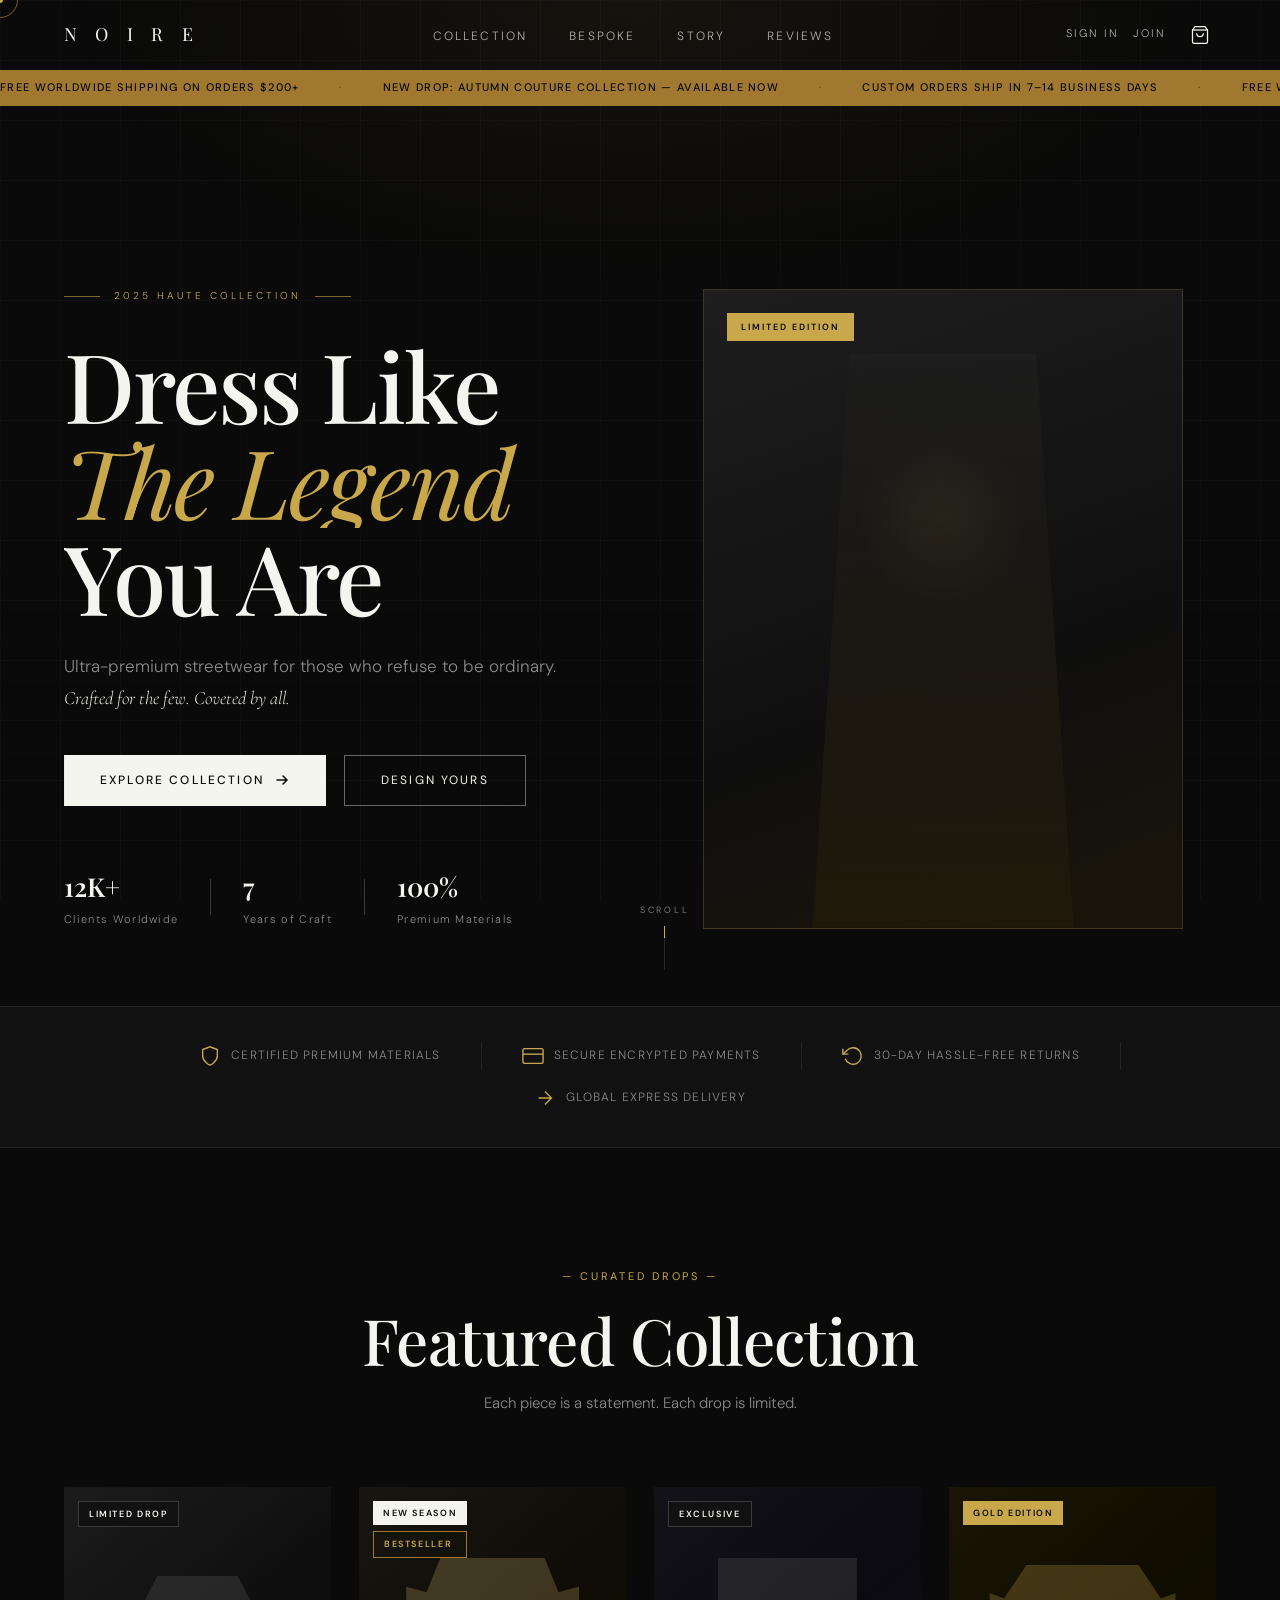
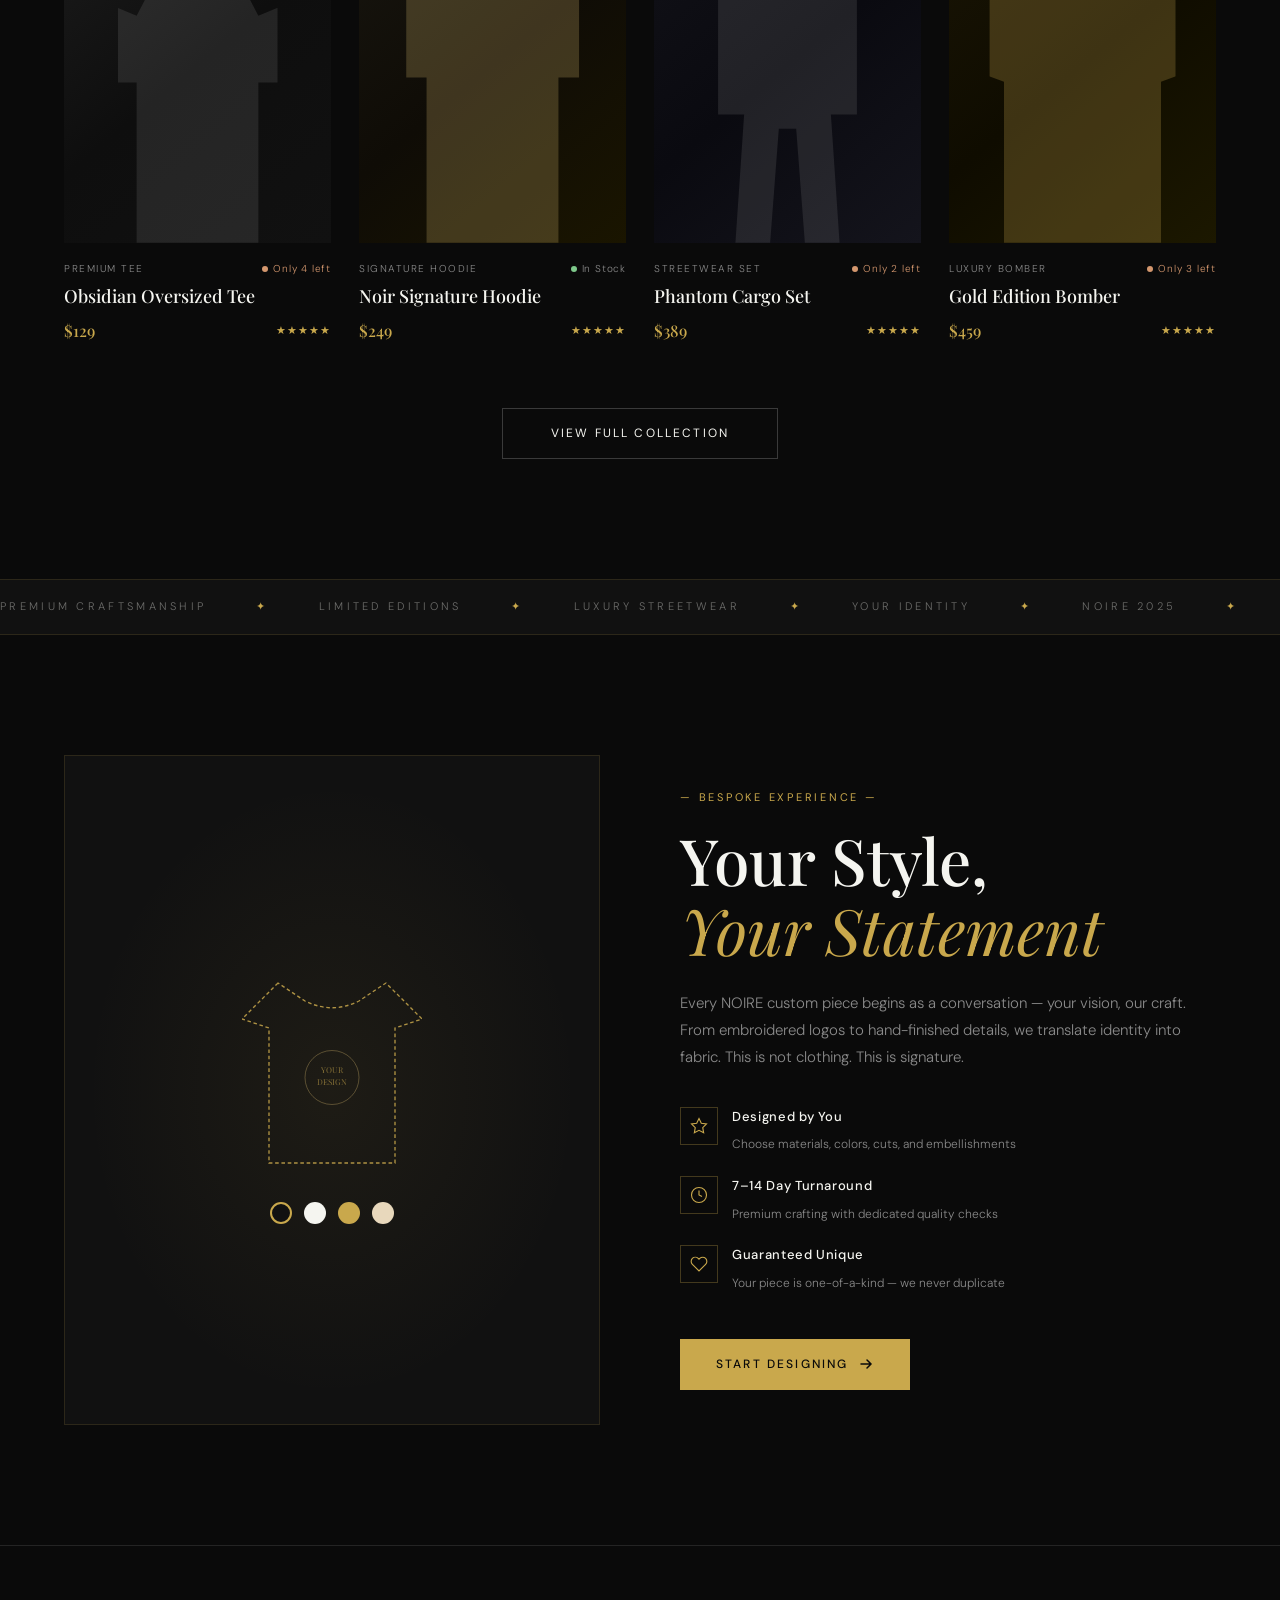
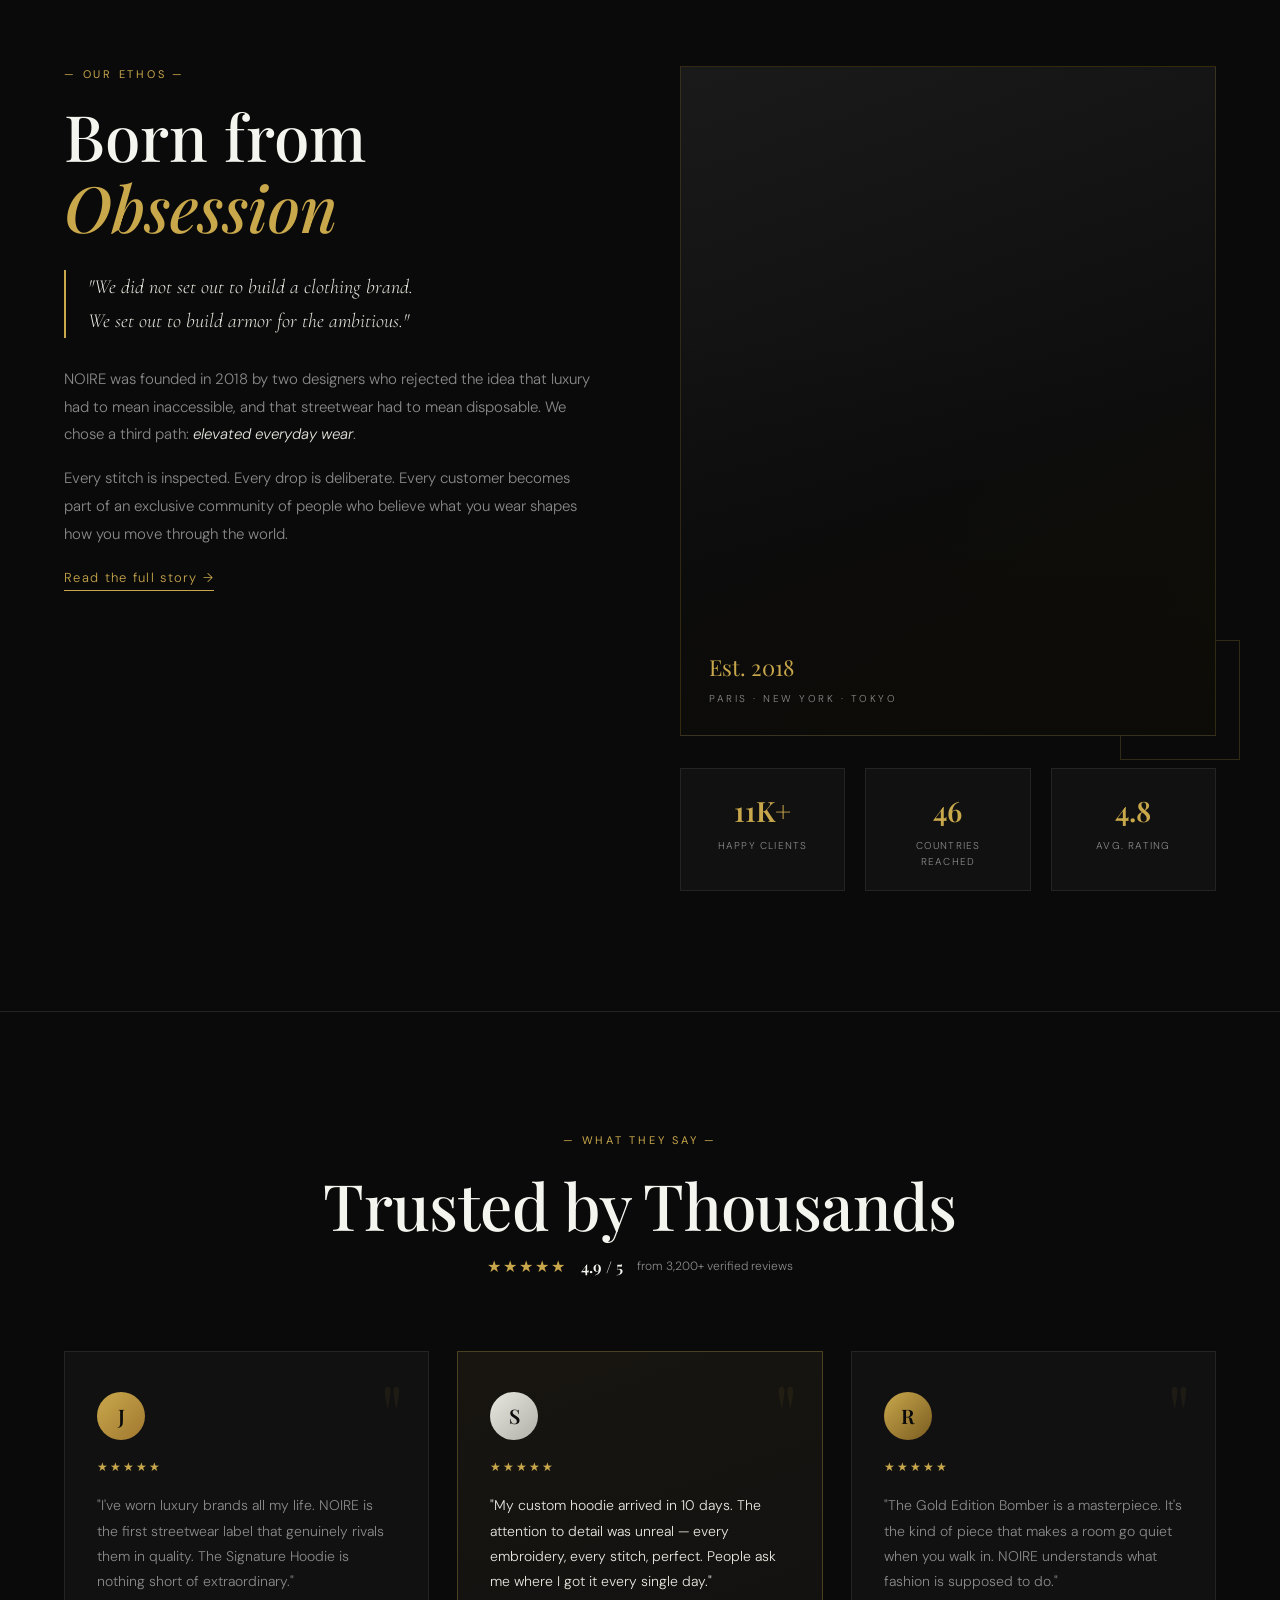
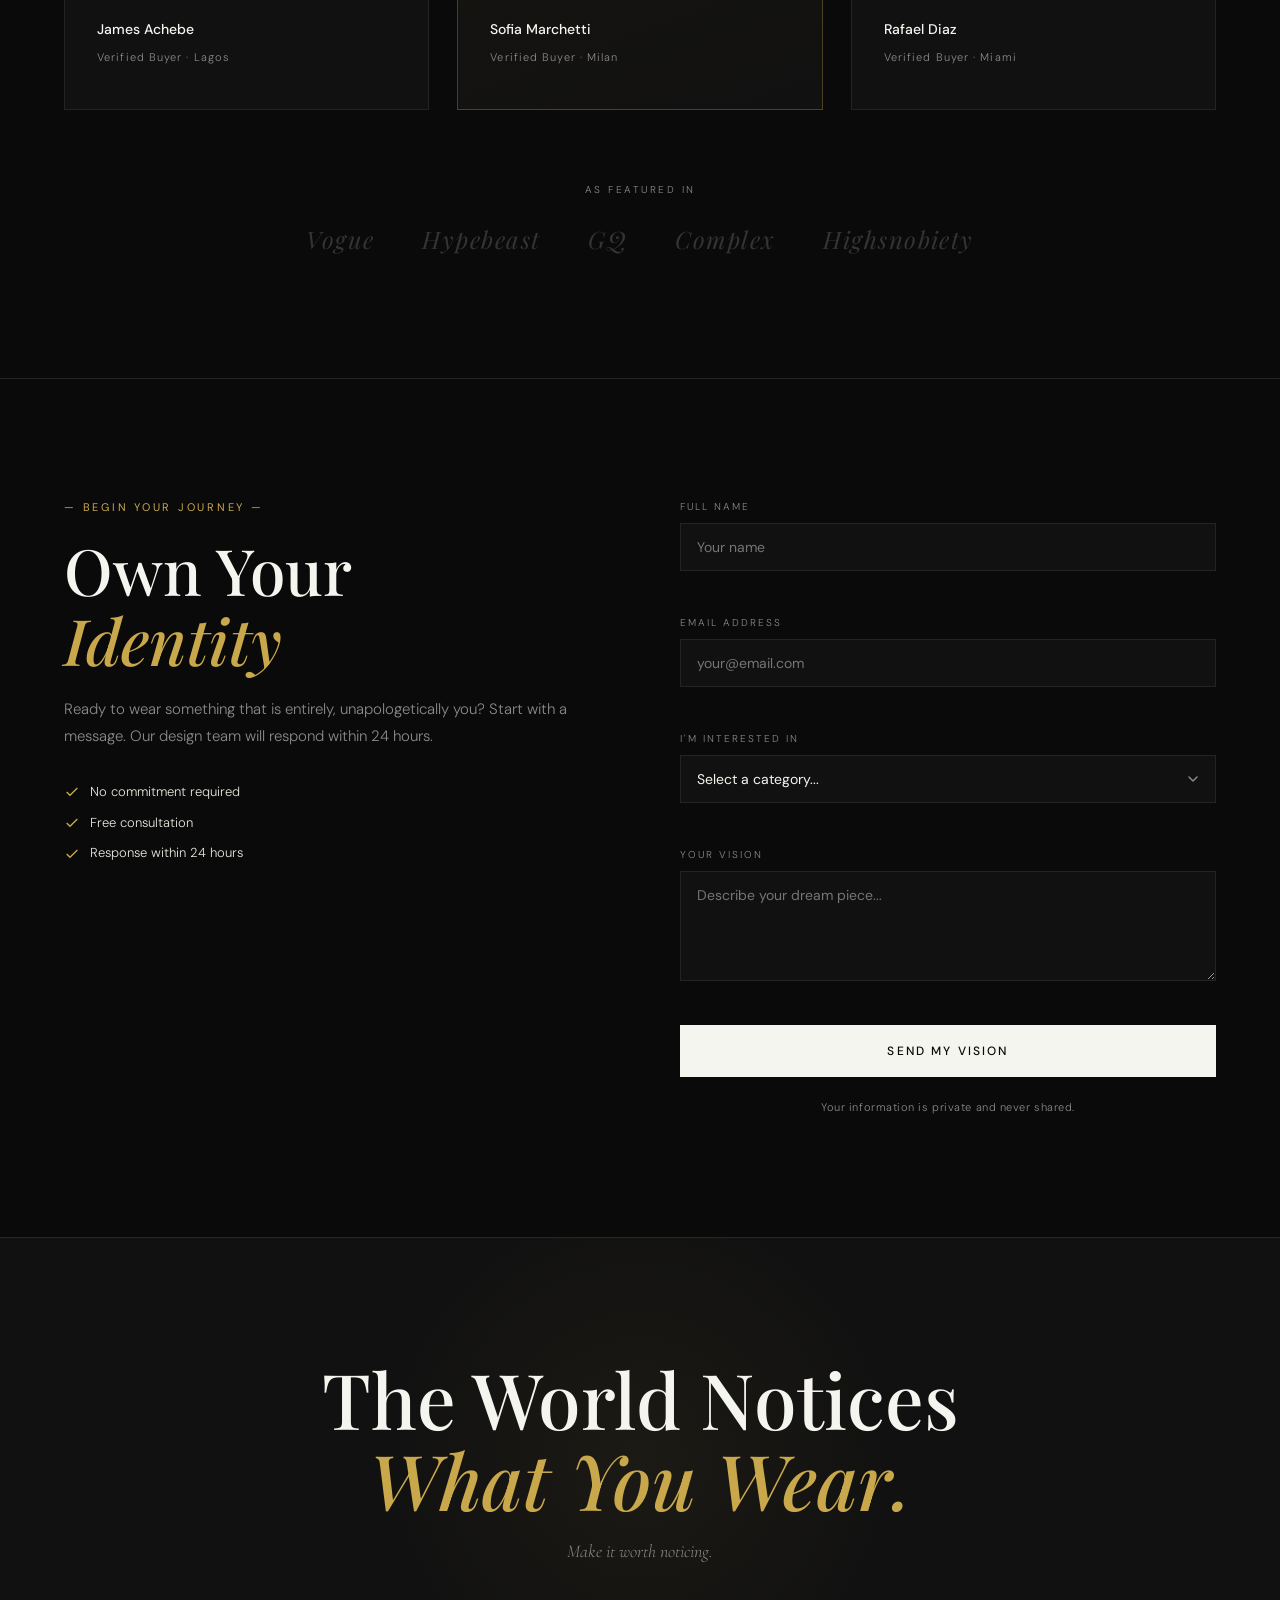
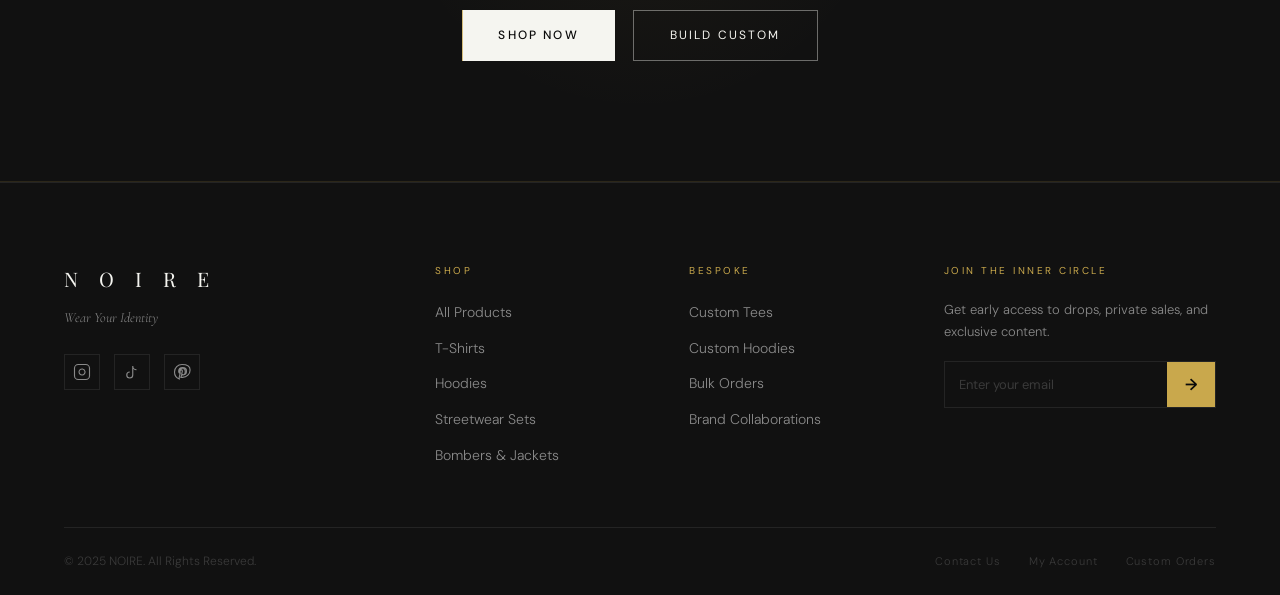
==== commit 59bbde0e: "Update index.html" ====
--- a/index.html
+++ b/index.html
@@ -88,6 +88,19 @@
             <input type="text" id="co-notes" placeholder="Size preferences, special requests..."
               style="background:#1a1a1a;border:1px solid #242424;color:#f5f5f0;padding:13px 14px;font-size:14px;outline:none;transition:border-color .2s;font-family:'DM Sans',sans-serif;"/>
           </div>
+          <!-- COUPON CODE -->
+          <div style="display:flex;flex-direction:column;gap:7px;">
+            <label style="font-size:10px;letter-spacing:.2em;text-transform:uppercase;color:#8a8a8a;">Coupon Code</label>
+            <div style="display:flex;gap:8px;">
+              <input type="text" id="co-coupon" placeholder="Enter code (optional)"
+                style="flex:1;background:#1a1a1a;border:1px solid #242424;color:#f5f5f0;padding:12px 14px;font-size:14px;outline:none;transition:border-color .2s;font-family:'DM Sans',sans-serif;text-transform:uppercase;"/>
+              <button type="button" id="co-coupon-btn" onclick="applyCoupon()"
+                style="padding:12px 18px;background:none;border:1px solid #3a3a3a;color:#c9a84c;font-size:11px;letter-spacing:.15em;text-transform:uppercase;cursor:pointer;font-family:'DM Sans',sans-serif;white-space:nowrap;transition:background .2s,border-color .2s;">
+                Apply
+              </button>
+            </div>
+            <span id="co-coupon-msg" style="font-size:12px;min-height:16px;"></span>
+          </div>
           <div id="co-order-summary" style="background:#0f0f0f;border:1px solid #1a1a1a;padding:16px;margin-top:4px;">
             <div style="font-size:10px;letter-spacing:.2em;text-transform:uppercase;color:#8a8a8a;margin-bottom:12px;">Order Summary</div>
             <div id="co-summary-items" style="display:flex;flex-direction:column;gap:6px;font-size:13px;color:#e8e8e0;margin-bottom:12px;"></div>
@@ -121,8 +134,8 @@
         <span class="logo-text">N O I R E</span>
       </a>
       <ul class="nav-links" role="list">
-        <li><a href="#collection" class="nav-link">Collection</a></li>
-        <li><a href="#custom" class="nav-link">Bespoke</a></li>
+        <li><a href="/collection.html" class="nav-link">Collection</a></li>
+        <li><a href="/custom-order.html" class="nav-link">Bespoke</a></li>
         <li><a href="#story" class="nav-link">Story</a></li>
         <li><a href="#testimonials" class="nav-link">Reviews</a></li>
       </ul>
@@ -151,10 +164,11 @@
     <!-- Mobile Menu -->
     <div class="mobile-menu" id="mobile-menu" aria-hidden="true">
       <ul>
-        <li><a href="#collection" class="mobile-link">Collection</a></li>
-        <li><a href="#custom" class="mobile-link">Bespoke</a></li>
+        <li><a href="/collection.html" class="mobile-link">Collection</a></li>
+        <li><a href="/custom-order.html" class="mobile-link">Bespoke</a></li>
         <li><a href="#story" class="mobile-link">Story</a></li>
         <li><a href="#testimonials" class="mobile-link">Reviews</a></li>
+        <li><a href="/messages.html" class="mobile-link">Messages</a></li>
       </ul>
     </div>
   </nav>
@@ -204,13 +218,13 @@
       </p>
 
       <div class="hero-cta reveal-text">
-        <a href="#collection" class="btn-primary">
+        <a href="/collection.html" class="btn-primary">
           <span>Explore Collection</span>
           <svg width="16" height="16" viewBox="0 0 16 16" fill="none">
             <path d="M3 8h10M9 4l4 4-4 4" stroke="currentColor" stroke-width="1.5" stroke-linecap="round"/>
           </svg>
         </a>
-        <a href="#custom" class="btn-ghost">Design Yours</a>
+        <a href="/custom-order.html" class="btn-ghost">Design Yours</a>
       </div>
 
       <div class="hero-stats reveal-text">
@@ -423,7 +437,7 @@
     </div>
 
     <div class="collection-cta reveal-item">
-      <a href="#" class="btn-outline">View Full Collection</a>
+      <a href="/collection.html" class="btn-outline">View Full Collection</a>
     </div>
   </section>
 
@@ -514,7 +528,7 @@
           </li>
         </ul>
 
-        <a href="#contact" class="btn-primary gold-btn">
+        <a href="/custom-order.html" class="btn-primary gold-btn">
           <span>Start Designing</span>
           <svg width="16" height="16" viewBox="0 0 16 16" fill="none">
             <path d="M3 8h10M9 4l4 4-4 4" stroke="currentColor" stroke-width="1.5" stroke-linecap="round"/>
@@ -547,7 +561,7 @@
           part of an exclusive community of people who believe what you wear 
           shapes how you move through the world.
         </p>
-        <a href="#" class="link-underline">Read the full story →</a>
+        <a href="#story" class="link-underline">Read the full story →</a>
       </div>
 
       <div class="story-visual reveal-item">
@@ -732,8 +746,8 @@
       </h2>
       <p class="final-cta-sub">Make it worth noticing.</p>
       <div class="final-cta-btns">
-        <a href="#collection" class="btn-primary">Shop Now</a>
-        <a href="#custom" class="btn-ghost">Build Custom</a>
+        <a href="/collection.html" class="btn-primary">Shop Now</a>
+        <a href="/custom-order.html" class="btn-ghost">Build Custom</a>
       </div>
     </div>
   </section>
@@ -745,17 +759,17 @@
         <span class="footer-logo">N O I R E</span>
         <p class="footer-tagline">Wear Your Identity</p>
         <div class="footer-socials">
-          <a href="#" class="social-link" aria-label="NOIRE on Instagram">
+          <a href="https://instagram.com" class="social-link" aria-label="NOIRE on Instagram" target="_blank" rel="noopener noreferrer">
             <svg width="18" height="18" viewBox="0 0 24 24" fill="none" stroke="currentColor" stroke-width="1.5">
               <rect x="2" y="2" width="20" height="20" rx="5" ry="5"/><path d="M16 11.37A4 4 0 1112.63 8 4 4 0 0116 11.37z"/><line x1="17.5" y1="6.5" x2="17.51" y2="6.5"/>
             </svg>
           </a>
-          <a href="#" class="social-link" aria-label="NOIRE on TikTok">
+          <a href="https://tiktok.com" class="social-link" aria-label="NOIRE on TikTok" target="_blank" rel="noopener noreferrer">
             <svg width="18" height="18" viewBox="0 0 24 24" fill="none" stroke="currentColor" stroke-width="1.5">
               <path d="M9 12a4 4 0 104 4V4a5 5 0 005 5"/>
             </svg>
           </a>
-          <a href="#" class="social-link" aria-label="NOIRE on Pinterest">
+          <a href="https://pinterest.com" class="social-link" aria-label="NOIRE on Pinterest" target="_blank" rel="noopener noreferrer">
             <svg width="18" height="18" viewBox="0 0 24 24" fill="none" stroke="currentColor" stroke-width="1.5">
               <path d="M12 2C6.48 2 2 6.48 2 12c0 4.24 2.65 7.86 6.39 9.29-.09-.78-.17-1.98.04-2.83.18-.77 1.22-5.17 1.22-5.17s-.31-.62-.31-1.55c0-1.45.84-2.54 1.89-2.54.89 0 1.32.67 1.32 1.48 0 .9-.57 2.25-.87 3.5-.25 1.04.52 1.88 1.54 1.88 1.85 0 3.1-2.37 3.1-5.17 0-2.14-1.44-3.63-3.5-3.63-2.38 0-3.78 1.79-3.78 3.63 0 .72.28 1.49.62 1.91.07.08.08.16.06.24l-.23.95c-.04.14-.12.17-.28.1-1.02-.47-1.65-1.96-1.65-3.16 0-2.57 1.87-4.93 5.38-4.93 2.83 0 5.03 2.01 5.03 4.7 0 2.8-1.76 5.05-4.21 5.05-.82 0-1.6-.43-1.86-.93l-.51 1.9c-.18.71-.68 1.59-1.02 2.13.77.24 1.59.37 2.43.37 5.52 0 10-4.48 10-10S17.52 2 12 2z"/>
             </svg>
@@ -766,21 +780,21 @@
       <div class="footer-links-group">
         <h4 class="footer-col-title">Shop</h4>
         <ul>
-          <li><a href="#collection">All Products</a></li>
-          <li><a href="#collection">T-Shirts</a></li>
-          <li><a href="#collection">Hoodies</a></li>
-          <li><a href="#collection">Streetwear Sets</a></li>
-          <li><a href="#collection">Bombers</a></li>
+          <li><a href="/collection.html">All Products</a></li>
+          <li><a href="/collection.html?category=T-Shirts">T-Shirts</a></li>
+          <li><a href="/collection.html?category=Hoodies">Hoodies</a></li>
+          <li><a href="/collection.html?category=Sets">Streetwear Sets</a></li>
+          <li><a href="/collection.html?category=Outerwear">Bombers & Jackets</a></li>
         </ul>
       </div>
 
       <div class="footer-links-group">
         <h4 class="footer-col-title">Bespoke</h4>
         <ul>
-          <li><a href="#custom">Custom Tees</a></li>
-          <li><a href="#custom">Custom Hoodies</a></li>
-          <li><a href="#custom">Bulk Orders</a></li>
-          <li><a href="#custom">Brand Collaborations</a></li>
+          <li><a href="/custom-order.html?cat=T-Shirt">Custom Tees</a></li>
+          <li><a href="/custom-order.html?cat=Hoodie">Custom Hoodies</a></li>
+          <li><a href="/custom-order.html?cat=Set">Bulk Orders</a></li>
+          <li><a href="/custom-order.html">Brand Collaborations</a></li>
         </ul>
       </div>
 
@@ -798,9 +812,9 @@
     <div class="footer-bottom">
       <span>© 2025 NOIRE. All Rights Reserved.</span>
       <div class="footer-legal">
-        <a href="#">Privacy Policy</a>
-        <a href="#">Terms of Use</a>
-        <a href="#">Shipping Policy</a>
+        <a href="/messages.html">Contact Us</a>
+        <a href="/dashboard.html">My Account</a>
+        <a href="/custom-order.html">Custom Orders</a>
       </div>
     </div>
   </footer>
